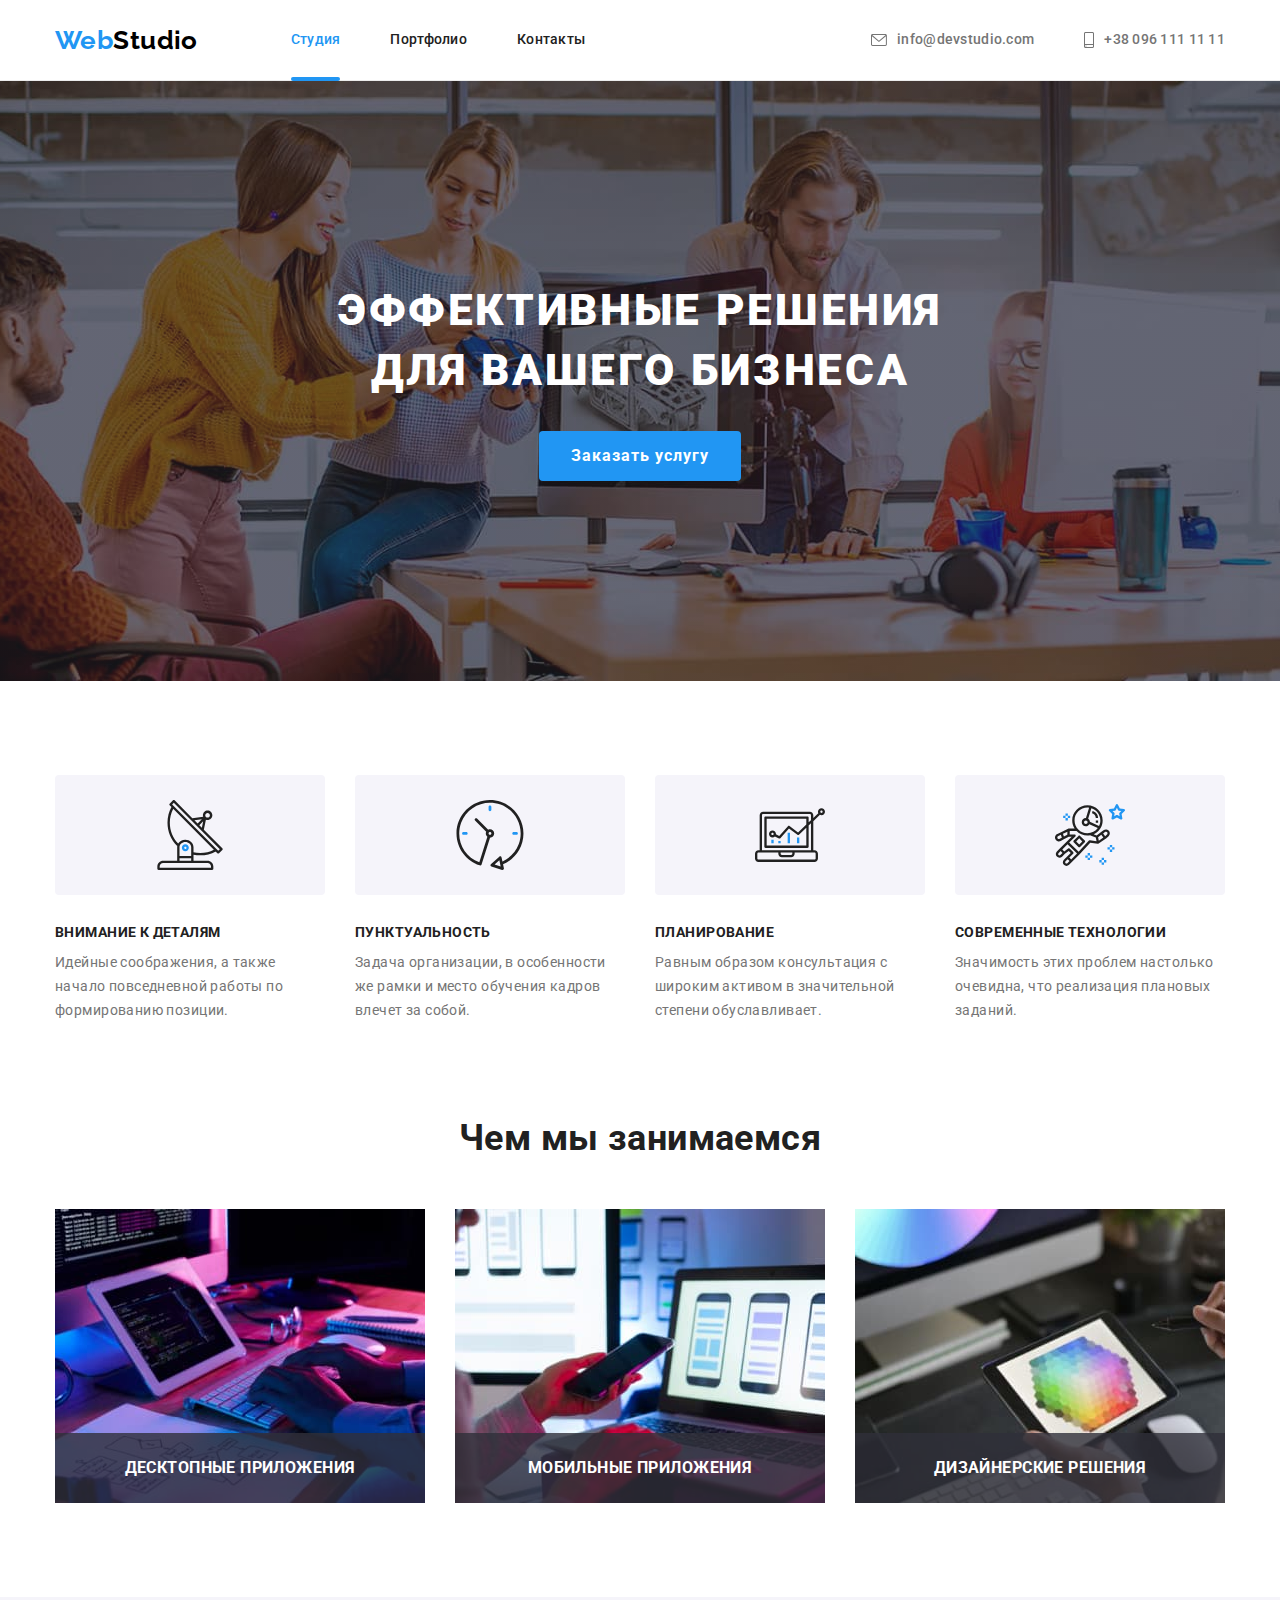
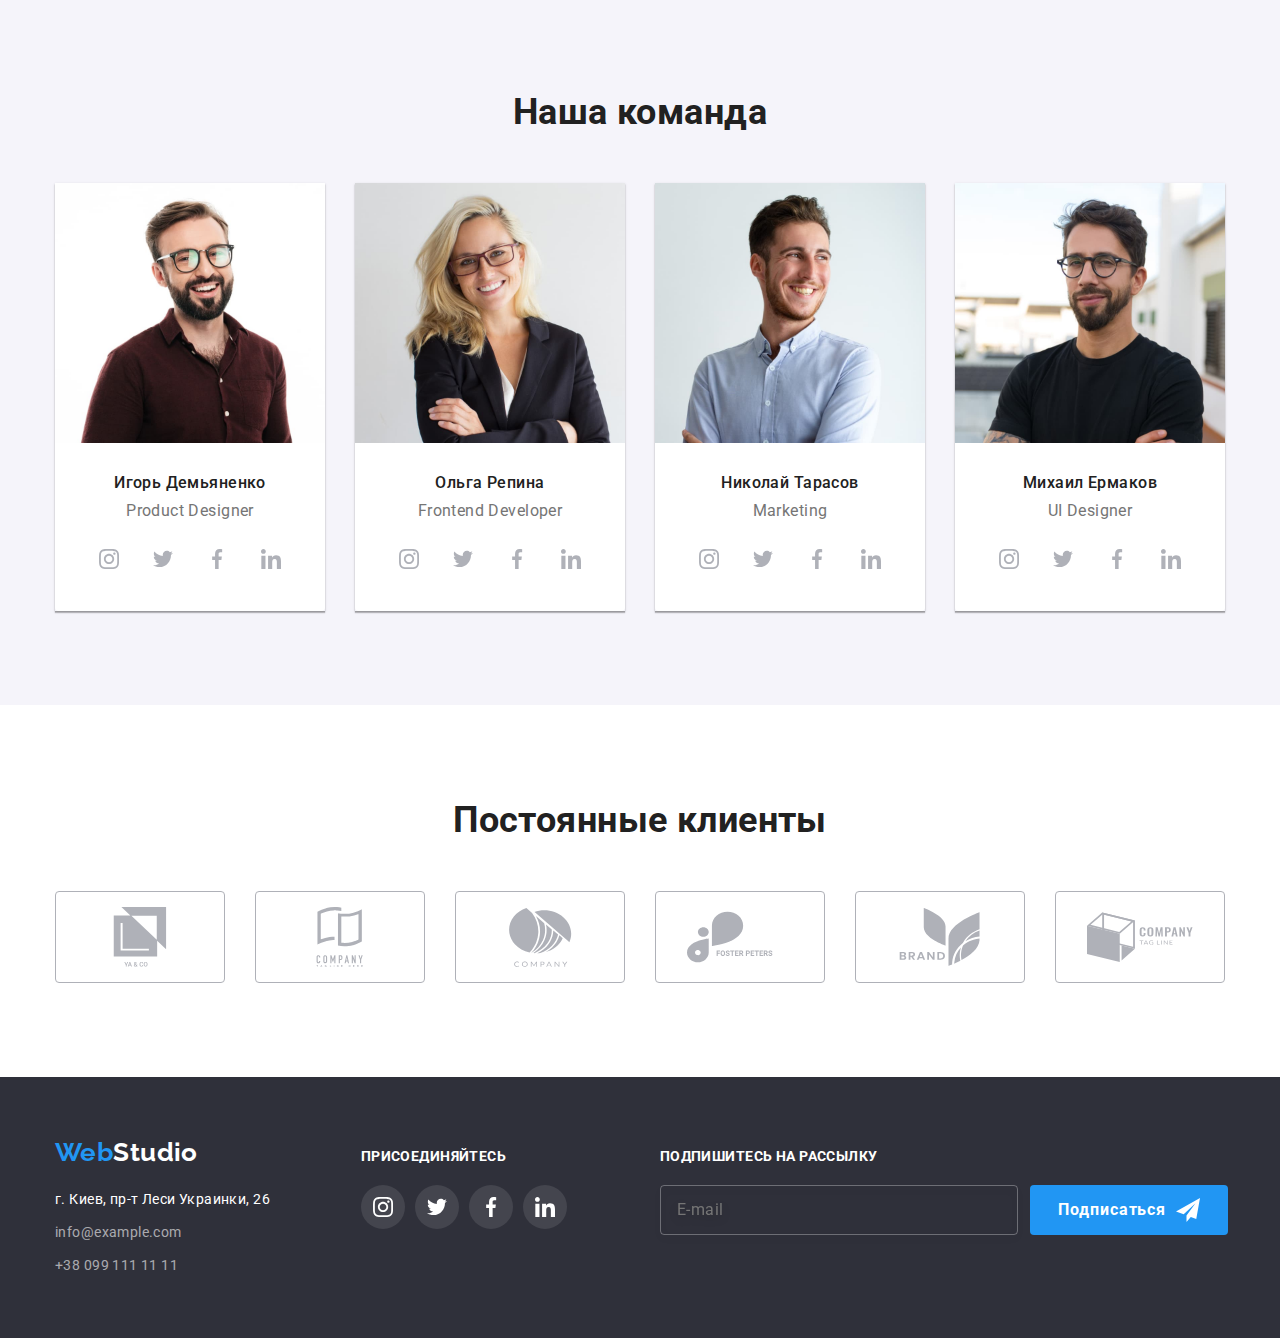
==== index.html @ 72469485 "Замена переменных на SASS" ====
<!DOCTYPE html>
<html lang="ru">
	<head>
		<meta charset="UTF-8" />
		<meta http-equiv="X-UA-Compatible" content="IE=edge" />
		<meta name="viewport" content="width=device-width, initial-scale=1.0" />
		<title>Студия</title>
		<link
			href="https://fonts.googleapis.com/css2?family=Raleway:wght@700&family=Roboto:wght@400;500;700;900&display=swap"
			rel="stylesheet"
		/>
		<link
			rel="stylesheet"
			href="https://cdnjs.cloudflare.com/ajax/libs/modern-normalize/1.1.0/modern-normalize.min.css"
		/>
		<link rel="stylesheet" href="./css/main.min.css" />
	</head>
	<body>
		<!-- Шапка сайта -->
		<header>
			<div class="main-nav container">
				<a href="./index.html" class="logo link">
					<span class="logo-accent">Web</span>
					Studio
				</a>
				<nav>
					<ul class="site-nav list">
						<li class="nav-item"><a href="./index.html" class="nav-link link current">Студия</a></li>
						<li class="nav-item"><a href="./portfolio.html" class="nav-link link">Портфолио</a></li>
						<li class="nav-item"><a href="" class="nav-link link">Контакты</a></li>
					</ul>
				</nav>
				<ul class="header-contacts-list list">
					<li class="contacts-item">
						<a href="mailto:info@devstudio.com" class="contacts link">
							<svg class="contacts-icon" width="16" height="12">
								<use href="./images/icons.svg#icon-envelope"></use>
							</svg>
							info@devstudio.com
						</a>
					</li>
					<li class="contacts-item">
						<a href="tel:+380961111111" class="contacts link">
							<svg class="contacts-icon" width="10" height="16">
								<use href="./images/icons.svg#icon-smartphone"></use>
							</svg>
							+38 096 111 11 11
						</a>
					</li>
				</ul>
			</div>
		</header>

		<!-- Основная часть -->
		<main>
			<!-- Герой -->
			<section class="hero">
				<h1 class="title-hero">Эффективные решения для вашего бизнеса</h1>
				<button type="button" class="button-hero" data-modal-open>Заказать услугу</button>
			</section>

			<!-- Преимущества -->
			<section class="advantages section">
				<div class="container">
					<h2 class="visually-hidden">Преимущества</h2>
					<ul class="advantages-list list">
						<li class="advantages-item">
							<div class="advantage-bg">
								<svg class="advantage-icon" width="70" height="70">
									<use href="./images/icons.svg#icon-antenna"></use>
								</svg>
							</div>
							<h3 class="advantage-title">Внимание к деталям</h3>
							<p>Идейные соображения, а также начало повседневной работы по формированию позиции.</p>
						</li>
						<li class="advantages-item">
							<div class="advantage-bg">
								<svg class="advantage-icon" width="70" height="70">
									<use href="./images/icons.svg#icon-clock"></use>
								</svg>
							</div>
							<h3 class="advantage-title">Пунктуальность</h3>
							<p>Задача организации, в особенности же рамки и место обучения кадров влечет за собой.</p>
						</li>
						<li class="advantages-item">
							<div class="advantage-bg">
								<svg class="advantage-icon" width="70" height="70">
									<use href="./images/icons.svg#icon-diagram"></use>
								</svg>
							</div>
							<h3 class="advantage-title">Планирование</h3>
							<p>Равным образом консультация с широким активом в значительной степени обуславливает.</p>
						</li>
						<li class="advantages-item">
							<div class="advantage-bg">
								<svg class="advantage-icon" width="70" height="70">
									<use href="./images/icons.svg#icon-astronaut"></use>
								</svg>
							</div>
							<h3 class="advantage-title">Современные технологии</h3>
							<p>Значимость этих проблем настолько очевидна, что реализация плановых заданий.</p>
						</li>
					</ul>
				</div>
			</section>

			<!-- Чем мы занимаемся -->
			<section class="section">
				<div class="container">
					<h2 class="section__title">Чем мы занимаемся</h2>
					<ul class="services-list list">
						<li class="services-list__item">
							<img src="./images/img1.jpg" alt="Разработка десктопных приложений" width="370" />
							<h3 class="services-list__title">Десктопные приложения</h3>
						</li>
						<li class="services-list__item">
							<img src="./images/img2.jpg" alt="Разработка мобильных приложений" width="370" />
							<h3 class="services-list__title">Мобильные приложения</h3>
						</li>
						<li class="services-list__item">
							<img src="./images/img3.jpg" alt="Дизайн визуального оформления" width="370" />
							<h3 class="services-list__title">Дизайнерские решения</h3>
						</li>
					</ul>
				</div>
			</section>

			<!-- Наша команда -->
			<section class="section section--with-bg">
				<div class="container">
					<h2 class="section__title">Наша команда</h2>
					<ul class="section__list list">
						<li class="team-member">
							<img src="./images/photo1.jpg" alt="Игорь Демьяненко" width="270" />
							<div class="team-member__info">
								<h3 class="team-member__title">Игорь Демьяненко</h3>
								<p class="team-member__position">Product Designer</p>
								<ul class="soc-list list">
									<li class="soc-list__item">
										<svg class="soc-list__icon" width="20" height="20">
											<use href="./images/icons.svg#icon-instagram"></use>
										</svg>
									</li>
									<li class="soc-list__item">
										<svg class="soc-list__icon" width="20" height="20">
											<use href="./images/icons.svg#icon-twitter"></use>
										</svg>
									</li>
									<li class="soc-list__item">
										<svg class="soc-list__icon" width="20" height="20">
											<use href="./images/icons.svg#icon-facebook"></use>
										</svg>
									</li>
									<li class="soc-list__item">
										<svg class="soc-list__icon" width="20" height="20">
											<use href="./images/icons.svg#icon-linkedin"></use>
										</svg>
									</li>
								</ul>
							</div>
						</li>
						<li class="team-member">
							<img src="./images/photo2.jpg" alt="Ольга Репина" width="270" />
							<div class="team-member__info">
								<h3 class="team-member__title">Ольга Репина</h3>
								<p class="team-member__position">Frontend Developer</p>
								<ul class="soc-list list">
									<li class="soc-list__item">
										<svg class="soc-list__icon" width="20" height="20">
											<use href="./images/icons.svg#icon-instagram"></use>
										</svg>
									</li>
									<li class="soc-list__item">
										<svg class="soc-list__icon" width="20" height="20">
											<use href="./images/icons.svg#icon-twitter"></use>
										</svg>
									</li>
									<li class="soc-list__item">
										<svg class="soc-list__icon" width="20" height="20">
											<use href="./images/icons.svg#icon-facebook"></use>
										</svg>
									</li>
									<li class="soc-list__item">
										<svg class="soc-list__icon" width="20" height="20">
											<use href="./images/icons.svg#icon-linkedin"></use>
										</svg>
									</li>
								</ul>
							</div>
						</li>
						<li class="team-member">
							<img src="./images/photo3.jpg" alt="Николай Тарасов" width="270" />
							<div class="team-member__info">
								<h3 class="team-member__title">Николай Тарасов</h3>
								<p class="team-member__position">Marketing</p>
								<ul class="soc-list list">
									<li class="soc-list__item">
										<svg class="soc-list__icon" width="20" height="20">
											<use href="./images/icons.svg#icon-instagram"></use>
										</svg>
									</li>
									<li class="soc-list__item">
										<svg class="soc-list__icon" width="20" height="20">
											<use href="./images/icons.svg#icon-twitter"></use>
										</svg>
									</li>
									<li class="soc-list__item">
										<svg class="soc-list__icon" width="20" height="20">
											<use href="./images/icons.svg#icon-facebook"></use>
										</svg>
									</li>
									<li class="soc-list__item">
										<svg class="soc-list__icon" width="20" height="20">
											<use href="./images/icons.svg#icon-linkedin"></use>
										</svg>
									</li>
								</ul>
							</div>
						</li>
						<li class="team-member">
							<img src="./images/photo4.jpg" alt="Михаил Ермаков" width="270" />
							<div class="team-member__info">
								<h3 class="team-member__title">Михаил Ермаков</h3>
								<p class="team-member__position">UI Designer</p>
								<ul class="soc-list list">
									<li class="soc-list__item">
										<svg class="soc-list__icon" width="20" height="20">
											<use href="./images/icons.svg#icon-instagram"></use>
										</svg>
									</li>
									<li class="soc-list__item">
										<svg class="soc-list__icon" width="20" height="20">
											<use href="./images/icons.svg#icon-twitter"></use>
										</svg>
									</li>
									<li class="soc-list__item">
										<svg class="soc-list__icon" width="20" height="20">
											<use href="./images/icons.svg#icon-facebook"></use>
										</svg>
									</li>
									<li class="soc-list__item">
										<svg class="soc-list__icon" width="20" height="20">
											<use href="./images/icons.svg#icon-linkedin"></use>
										</svg>
									</li>
								</ul>
							</div>
						</li>
					</ul>
				</div>
			</section>

			<!-- Клиенты -->
			<section class="section">
				<div class="container">
					<h2 class="section__title">Постоянные клиенты</h2>
					<ul class="clients-list list">
						<li class="clients-item">
							<a href="" class="clients-link">
								<svg class="clients-icon" width="106" height="60">
									<use href="./images/icons.svg#icon-client1"></use>
								</svg>
							</a>
						</li>
						<li class="clients-item">
							<a href="" class="clients-link">
								<svg class="clients-icon" width="106" height="60">
									<use href="./images/icons.svg#icon-client2"></use>
								</svg>
							</a>
						</li>
						<li class="clients-item">
							<a href="" class="clients-link">
								<svg class="clients-icon" width="106" height="60">
									<use href="./images/icons.svg#icon-client3"></use>
								</svg>
							</a>
						</li>
						<li class="clients-item">
							<a href="" class="clients-link">
								<svg class="clients-icon" width="106" height="60">
									<use href="./images/icons.svg#icon-client4"></use>
								</svg>
							</a>
						</li>
						<li class="clients-item">
							<a href="" class="clients-link">
								<svg class="clients-icon" width="106" height="60">
									<use href="./images/icons.svg#icon-client5"></use>
								</svg>
							</a>
						</li>
						<li class="clients-item">
							<a href="" class="clients-link">
								<svg class="clients-icon" width="106" height="60">
									<use href="./images/icons.svg#icon-client6"></use>
								</svg>
							</a>
						</li>
					</ul>
				</div>
			</section>
		</main>

		<!-- Подвал сайта -->
		<footer>
			<div class="footer container">
				<div class="footer-address">
					<a href="./index.html" class="logo link">
						<span class="logo-accent">Web</span>
						Studio
					</a>
					<address>г. Киев, пр-т Леси Украинки, 26</address>
					<ul class="list">
						<li class="contacts-item"><a href="mailto:info@example.com" class="contacts link">info@example.com</a></li>
						<li class="contacts-item"><a href="tel:+380991111111" class="contacts link">+38 099 111 11 11</a></li>
					</ul>
				</div>
				<div class="footer-soc-container">
					<h3 class="footer-title">Присоединяйтесь</h3>
					<ul class="soc-list list">
						<li class="soc-list__item soc-list__item--with-bg">
							<svg class="soc-list__icon" width="20" height="20">
								<use href="./images/icons.svg#icon-instagram"></use>
							</svg>
						</li>
						<li class="soc-list__item soc-list__item--with-bg">
							<svg class="soc-list__icon" width="20" height="20">
								<use href="./images/icons.svg#icon-twitter"></use>
							</svg>
						</li>
						<li class="soc-list__item soc-list__item--with-bg">
							<svg class="soc-list__icon" width="20" height="20">
								<use href="./images/icons.svg#icon-facebook"></use>
							</svg>
						</li>
						<li class="soc-list__item soc-list__item--with-bg">
							<svg class="soc-list__icon" width="20" height="20">
								<use href="./images/icons.svg#icon-linkedin"></use>
							</svg>
						</li>
					</ul>
				</div>
				<div class="footer-submit">
					<h3 class="footer-title">Подпишитесь на рассылку</h3>
					<form class="footer-form">
						<label><input type="email" name="email" class="footer-input" placeholder="E-mail" /></label>
						<div class="footer-button-box">
							<button type="submit" class="footer-button">Подписаться</button>
							<svg class="footer-button-icon" width="24" height="24">
								<use href="./images/icons.svg#icon-send"></use>
							</svg>
						</div>
					</form>
				</div>
			</div>
		</footer>

		<!-- Модальное окно -->
		<div class="backdrop is-hidden" data-modal>
			<div class="modal">
				<button type="button" class="modal-button" data-modal-close>
					<svg class="modal-icon">
						<use href="./images/icons.svg#icon-close"></use>
					</svg>
				</button>

				<p class="modal-title">Оставьте свои данные, мы вам перезвоним</p>

				<form class="modal-form">
					<div class="form-field">
						<label for="username" class="form-label">Имя</label>
						<input type="text" name="username" id="username" class="form-input" />
						<svg class="form-icon" width="18" height="18">
							<use href="./images/icons.svg#icon-modal-person"></use>
						</svg>
					</div>

					<div class="form-field">
						<label for="phone-number" class="form-label">Телефон</label>
						<input type="tel" name="phone-number" id="phone-number" class="form-input" />
						<svg class="form-icon" width="18" height="18">
							<use href="./images/icons.svg#icon-modal-phone"></use>
						</svg>
					</div>

					<div class="form-field">
						<label for="email" class="form-label">Почта</label>
						<input type="email" name="email" id="email" class="form-input" />
						<svg class="form-icon" width="18" height="18">
							<use href="./images/icons.svg#icon-modal-email"></use>
						</svg>
					</div>

					<div class="form-field-comment">
						<label for="comment" class="form-label">Комментарий</label>
						<textarea
							class="form-textarea"
							name="comment"
							id="comment"
							cols="30"
							rows="10"
							placeholder="Введите текст"
						></textarea>
					</div>
					<div class="form-policy">
						<label class="policy-label">
							<input type="checkbox" name="policy" class="policy-checkbox visually-hidden" />
							<svg class="checkbox-icon" width="16" height="15">
								<use href="./images/icons.svg#icon-check"></use>
							</svg>
							<span class="policy-text">
								Соглашаюсь с рассылкой и принимаю
								<a href="" class="policy-link">Условия договора</a>
							</span>
						</label>
					</div>

					<button type="submit" class="form-button">Отправить</button>
				</form>
			</div>
		</div>

		<script src="./js/modal.js"></script>
	</body>
</html>
---- css/main.min.css ----
.list{list-style:none;padding:0;margin:0}.link{color:inherit;text-decoration:none}h1,h2,h3,h4,h5,h6{color:#212121;margin-top:0;margin-bottom:0}p{margin-top:0;margin-bottom:0}img{display:block}body{color:#757575;background-color:#fff;font-family:"Roboto",sans-serif;font-size:14px;line-height:1.71;letter-spacing:.03em}.container{width:1200px;margin:0 auto;padding-left:15px;padding-right:15px}.section{padding-top:94px;padding-bottom:94px}.section__title{margin-bottom:50px;font-size:36px;line-height:1.17;text-align:center}.visually-hidden{position:absolute;white-space:nowrap;width:1px;height:1px;overflow:hidden;border:0;padding:0;clip:rect(0 0 0 0);clip-path:inset(50%);margin:-1px}header{border-bottom:1px solid #ececec}.main-nav{display:flex;align-items:center}.site-nav{display:flex}.site-nav .nav-item+.nav-item{margin-left:50px}.nav-link{position:relative;display:block;padding:32px 0;color:#212121;transition:color 250ms cubic-bezier(0.4, 0, 0.2, 1)}.nav-link:hover,.nav-link:focus,.nav-link.current{color:#2196f3}.nav-link.current::after{content:"";position:absolute;left:0;bottom:-1px;display:block;width:100%;height:4px;border-radius:2px;background-color:#2196f3}.header-contacts-list{display:flex;margin-left:auto}.header-contacts-list .contacts-item+.contacts-item{margin-left:50px}header .contacts{display:flex;align-items:center;padding:32px 0;transition:color 250ms cubic-bezier(0.4, 0, 0.2, 1)}header .contacts:hover,header .contacts:focus{color:#2196f3}.nav-link,header .contacts{font-weight:500;line-height:1.14;letter-spacing:.02em}.contacts-icon{margin-right:10px;fill:currentColor}.logo{display:flex;margin-right:93px;color:#000;font-family:"Raleway",sans-serif;font-weight:700;font-size:26px;line-height:1.19}.logo-accent{color:#2196f3}footer .logo{margin-bottom:20px;color:#fff}.hero{height:600px;max-width:1600px;padding-top:200px;padding-bottom:200px;margin-left:auto;margin-right:auto;background-color:#2f303a;background-image:linear-gradient(to top, rgba(47, 48, 58, 0.4), rgba(47, 48, 58, 0.4)),url(../images/img_hero.jpg);background-repeat:no-repeat;background-position:center;background-size:cover;text-align:center}.title-hero{width:696px;margin:0 auto 30px auto;color:#fff;font-weight:900;font-size:44px;line-height:1.36;letter-spacing:.06em;text-transform:uppercase}.button-hero{display:inline-block;border-radius:4px;padding:10px 32px;border:none;color:#fff;background-color:#2196f3;cursor:pointer;font-family:inherit;font-weight:700;font-size:16px;line-height:1.88;letter-spacing:.06em}.advantages.section{padding-bottom:0}.advantages-list{display:flex;justify-content:space-between}.advantages-item{width:270px}.advantage-bg{display:flex;align-items:center;justify-content:center;height:120px;border-radius:4px;margin-bottom:30px;background-color:#f5f4fa}.advantage-title{margin-bottom:10px;font-size:14px;line-height:1.14;text-transform:uppercase}.services-list{display:flex;justify-content:space-between}.services-list__item{position:relative}.services-list__title{position:absolute;display:flex;justify-content:center;align-items:center;width:100%;height:70px;bottom:0;background-color:rgba(47,48,58,.8);color:#fff;line-height:1.14;text-align:center;text-transform:uppercase}.section--with-bg{background-color:#f5f4fa}.section__list{display:flex;justify-content:space-between}.team-member{box-shadow:0px 1px 3px rgba(0,0,0,.12),0px 1px 1px rgba(0,0,0,.14),0px 2px 1px rgba(0,0,0,.2)}.team-member__info{width:270px;padding:30px 32px;background-color:#fff;border-radius:0px 0px 4px 4px}.team-member__title{font-weight:500;font-size:16px;line-height:1.19;text-align:center;margin-bottom:10px}.team-member__position{font-size:16px;line-height:1.18;text-align:center;margin-bottom:16px}.soc-list{display:flex}.soc-list__item{display:flex;align-items:center;justify-content:center;width:44px;height:44px;border-radius:50%;color:#afb1b8;transition:color 250ms cubic-bezier(0.4, 0, 0.2, 1),background-color 250ms cubic-bezier(0.4, 0, 0.2, 1)}.soc-list__item:not(:last-child){margin-right:10px}.soc-list__item:hover,.soc-list__item:focus{background-color:#2196f3;color:#fff}.soc-list__icon{fill:currentColor}.soc-list__item--with-bg{color:#fff;background:rgba(255,255,255,.1)}.clients-list{display:flex;justify-content:space-between}.clients-item{width:170px;height:92px}.clients-link{display:flex;width:100%;height:100%;align-items:center;justify-content:center;border:1px solid #afb1b8;border-radius:4px;color:#afb1b8;transition:color 250ms cubic-bezier(0.4, 0, 0.2, 1),border 250ms cubic-bezier(0.4, 0, 0.2, 1)}.clients-link:hover,.clients-link:focus{border:1px solid #2196f3;color:#2196f3}.clients-icon{fill:currentColor}.filters-list{display:flex;justify-content:center;margin-bottom:50px}.filters-item:not(:last-child){margin-right:8px}.filter-button{padding:6px 22px;border-radius:4px;border:none;color:#212121;background-color:#f5f4fa;cursor:pointer;font-family:inherit;font-weight:500;font-size:16px;line-height:1.62;text-align:center;transition:color 250ms cubic-bezier(0.4, 0, 0.2, 1),background-color 250ms cubic-bezier(0.4, 0, 0.2, 1),box-shadow 250ms cubic-bezier(0.4, 0, 0.2, 1)}.filter-button:hover,.filter-button:focus,.filter-button.active{color:#fff;background-color:#2196f3;box-shadow:0px 4px 4px rgba(0,0,0,.25)}.work-list{display:flex;flex-wrap:wrap}.work-item{width:370px;margin-right:30px;margin-bottom:30px;transition:box-shadow 250ms cubic-bezier(0.4, 0, 0.2, 1)}.work-item:nth-child(3n){margin-right:0}.work-item:nth-last-child(-n+3){margin-bottom:0}.work-item:hover,.work-item:focus{box-shadow:0px 1px 1px rgba(0,0,0,.12),0px 4px 4px rgba(0,0,0,.06),1px 4px 6px rgba(0,0,0,.16)}.work-card{position:relative;overflow:hidden}.work-overlay{position:absolute;top:0;left:0;width:100%;height:100%;padding:63px 24px;background-color:rgba(33,150,243,.9);color:#fff;font-weight:400;font-size:18px;line-height:1.56;opacity:0;transform:translateY(100%);transition:transform 250ms cubic-bezier(0.4, 0, 0.2, 1),opacity 250ms cubic-bezier(0.4, 0, 0.2, 1)}.work-item:hover .work-overlay,.work-item:focus .work-overlay{opacity:1;transform:translateY(0)}.work-description{padding:20px 24px;border:1px solid #eee}.work-title{margin-bottom:4px;font-size:18px;line-height:2;letter-spacing:.06em}.work-category{font-size:16px;line-height:1.88}footer{padding:60px 0;background-color:#2f303a}.footer{display:flex}.footer-address{margin-right:70px}address{margin-bottom:9px;color:#fff;font-style:normal}footer .contacts{color:rgba(255,255,255,.6);transition:color 250ms cubic-bezier(0.4, 0, 0.2, 1)}footer .contacts:hover,footer .contacts:focus{color:#2196f3}footer .contacts-item:first-child{margin-bottom:9px}.footer-soc-container{margin-right:93px}.footer-title{margin-top:12px;margin-bottom:20px;font-size:14px;line-height:1.14;text-transform:uppercase;color:#fff}.footer-form{display:flex}.footer-input{width:358px;height:50px;padding:15px 16px;border-radius:4px;background-color:rgba(0,0,0,0);color:rgba(255,255,255,.6);border:1px solid rgba(255,255,255,.3);filter:drop-shadow(0px 4px 4px rgba(0, 0, 0, 0.15))}.footer-input:hover,.footer-input:focus{outline:none}.footer-input::placeholder{font-size:16px;line-height:1.25;letter-spacing:.03em}.footer-button-box{position:relative;margin-left:12px;height:50px;background:#2196f3;border-radius:4px}.footer-button{width:100%;height:100%;padding:10px 62px 10px 28px;border-radius:4px;background-color:rgba(0,0,0,0);border:none;color:#fff;font-weight:700;font-size:16px;line-height:1.88;letter-spacing:.06em;transition:box-shadow 250ms cubic-bezier(0.4, 0, 0.2, 1)}.footer-button:hover,.footer-button:focus{cursor:pointer;box-shadow:0px 4px 4px rgba(0,0,0,.15)}.footer-button-icon{position:absolute;right:28px;top:50%;transform:translateY(-50%)}.backdrop{position:fixed;top:0;left:0;width:100%;height:100%;opacity:1;background-color:rgba(0,0,0,.2);transition:opacity 250ms cubic-bezier(0.4, 0, 0.2, 1)}.backdrop.is-hidden{visibility:hidden;opacity:0;pointer-events:none}.modal{position:absolute;top:50%;left:50%;transform:translate(-50%, -50%) scale(1);width:528px;min-height:581px;border-radius:4px;padding:40px;background-color:#fff;box-shadow:0px 1px 3px rgba(0,0,0,.12),0px 1px 1px rgba(0,0,0,.14),0px 2px 1px rgba(0,0,0,.2);transition:transform 250ms cubic-bezier(0.4, 0, 0.2, 1)}.backdrop.is-hidden .modal{transform:translate(-50%, -50%) scale(0.9)}.modal-button{display:flex;justify-content:center;align-items:center;position:absolute;top:8px;right:8px;width:30px;height:30px;border-radius:50%;background-color:#fff;border:1px solid rgba(0,0,0,.1);color:#000;transition:color 250ms cubic-bezier(0.4, 0, 0.2, 1)}.modal-button:hover,.modal-button:focus{cursor:pointer;color:#2196f3}.modal-icon{width:18px;height:18px;fill:currentColor}.modal-title{margin-bottom:12px;text-align:center;color:#212121;font-weight:700;font-size:20px;line-height:1.15}.form-field{position:relative;margin-bottom:10px}.form-label{color:#757575;font-size:12px;line-height:1.17;letter-spacing:.01em;margin-bottom:4px}.form-input{width:100%;margin:0;padding:11px 12px 11px 42px;border-radius:4px;border:1px solid rgba(33,33,33,.2);transition:border 250ms cubic-bezier(0.4, 0, 0.2, 1)}.form-input:hover,.form-input:focus{border:1px solid #2196f3;cursor:pointer;outline:none}.form-icon{position:absolute;bottom:11px;left:12px;fill:#212121;transition:fill 250ms cubic-bezier(0.4, 0, 0.2, 1)}.form-input:hover+.form-icon,.form-input:focus+.form-icon{fill:#2196f3}.form-field-comment{margin-bottom:20px}.form-textarea{width:100%;height:120px;margin:0;padding:12px 16px;border-radius:4px;border:1px solid rgba(33,33,33,.2);resize:none;transition:border 250ms cubic-bezier(0.4, 0, 0.2, 1)}.form-textarea:hover,.form-textarea:focus{border:1px solid #2196f3;cursor:pointer;outline:none}.form-textarea::placeholder{color:rgba(117,117,117,.5);font-size:12px;line-height:1.17;letter-spacing:.01em}.form-policy{margin-bottom:30px}.policy-label{position:relative;display:flex;justify-content:center;align-items:center}.checkbox-icon{position:absolute;top:50%;left:12px;transform:translateY(-50%);border:2px solid #212121;border-radius:2px}.policy-checkbox:checked~.checkbox-icon{background-origin:border-box;background-color:#2196f3;border-color:#2196f3}.policy-text{padding-left:20px}.policy-link{color:#2196f3}.form-button{margin:0 auto;padding:10px 55px;border-radius:4px;display:block;background:#2196f3;color:#fff;border:none;font-weight:700;font-size:16px;line-height:1.88;letter-spacing:.06em;box-shadow:0px 4px 4px rgba(0,0,0,.15)}.form-button:hover,.form-button:focus{cursor:pointer}/*# sourceMappingURL=main.min.css.map */
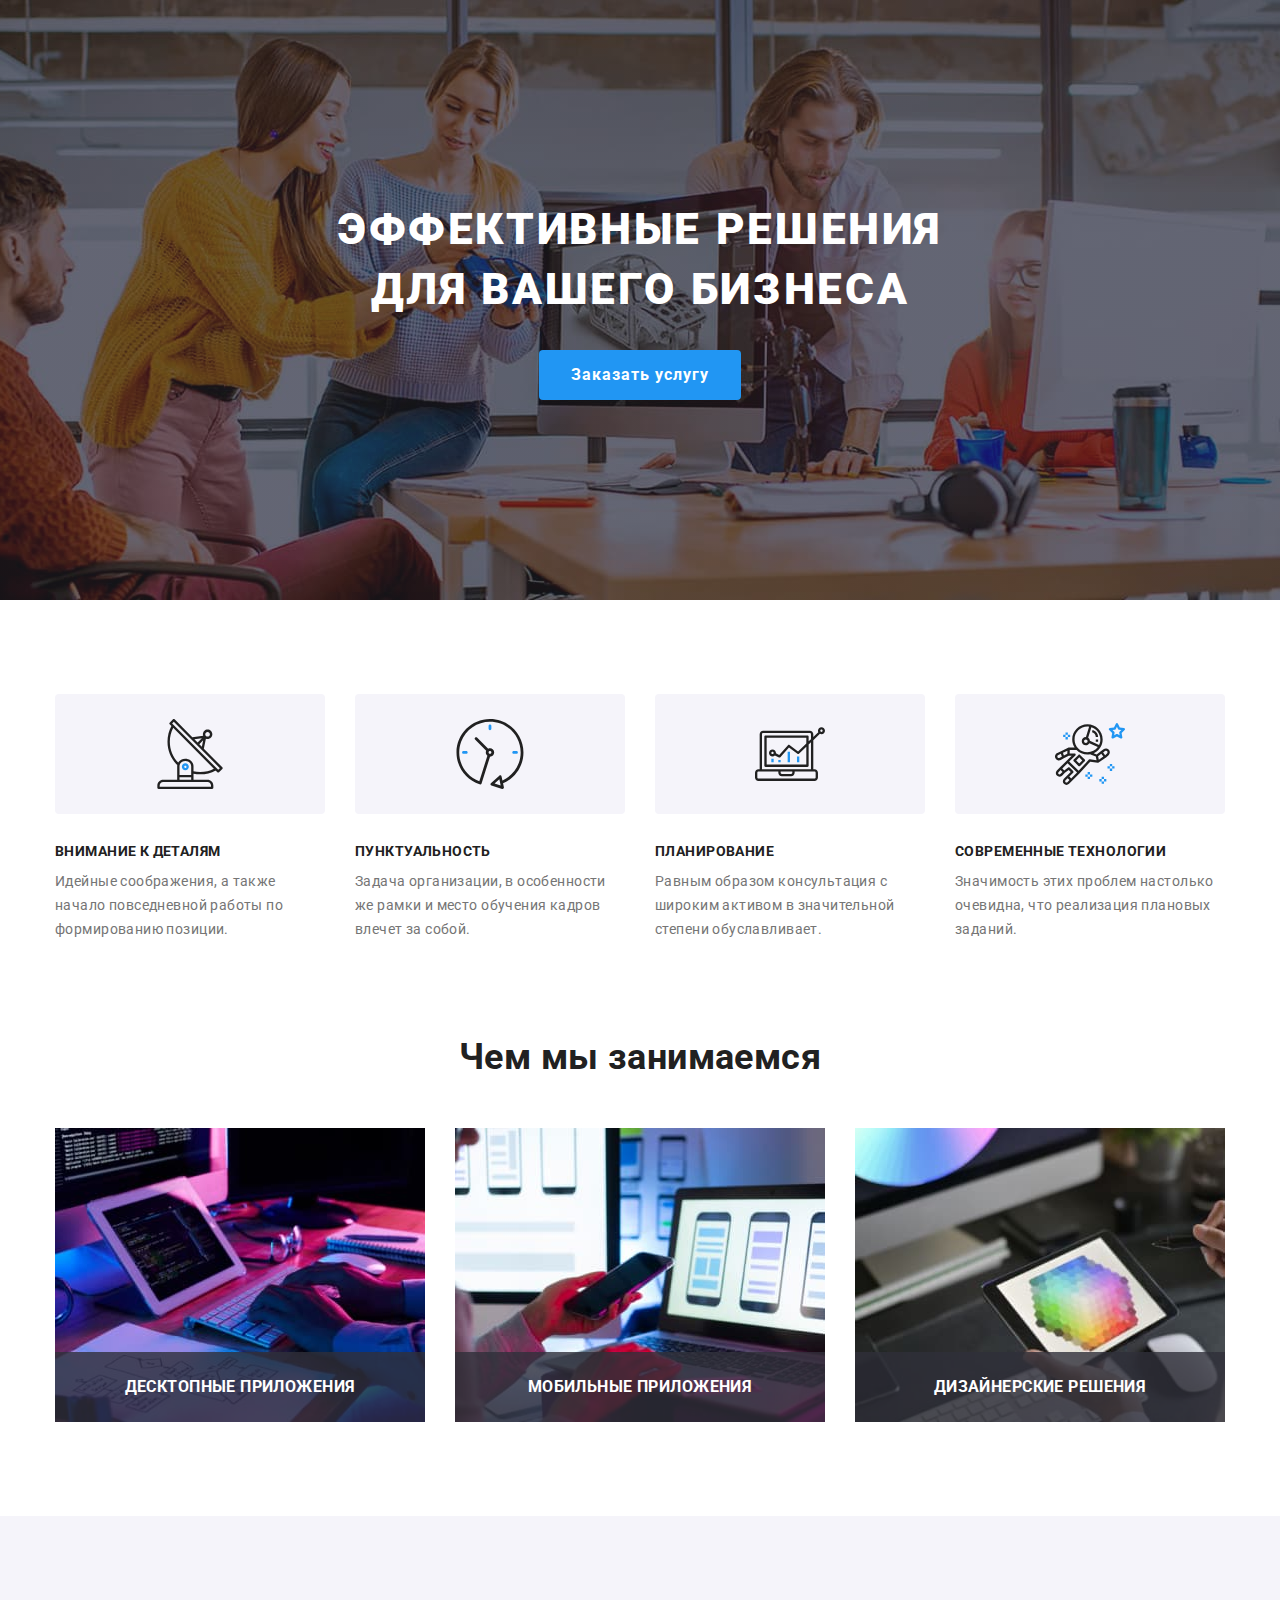
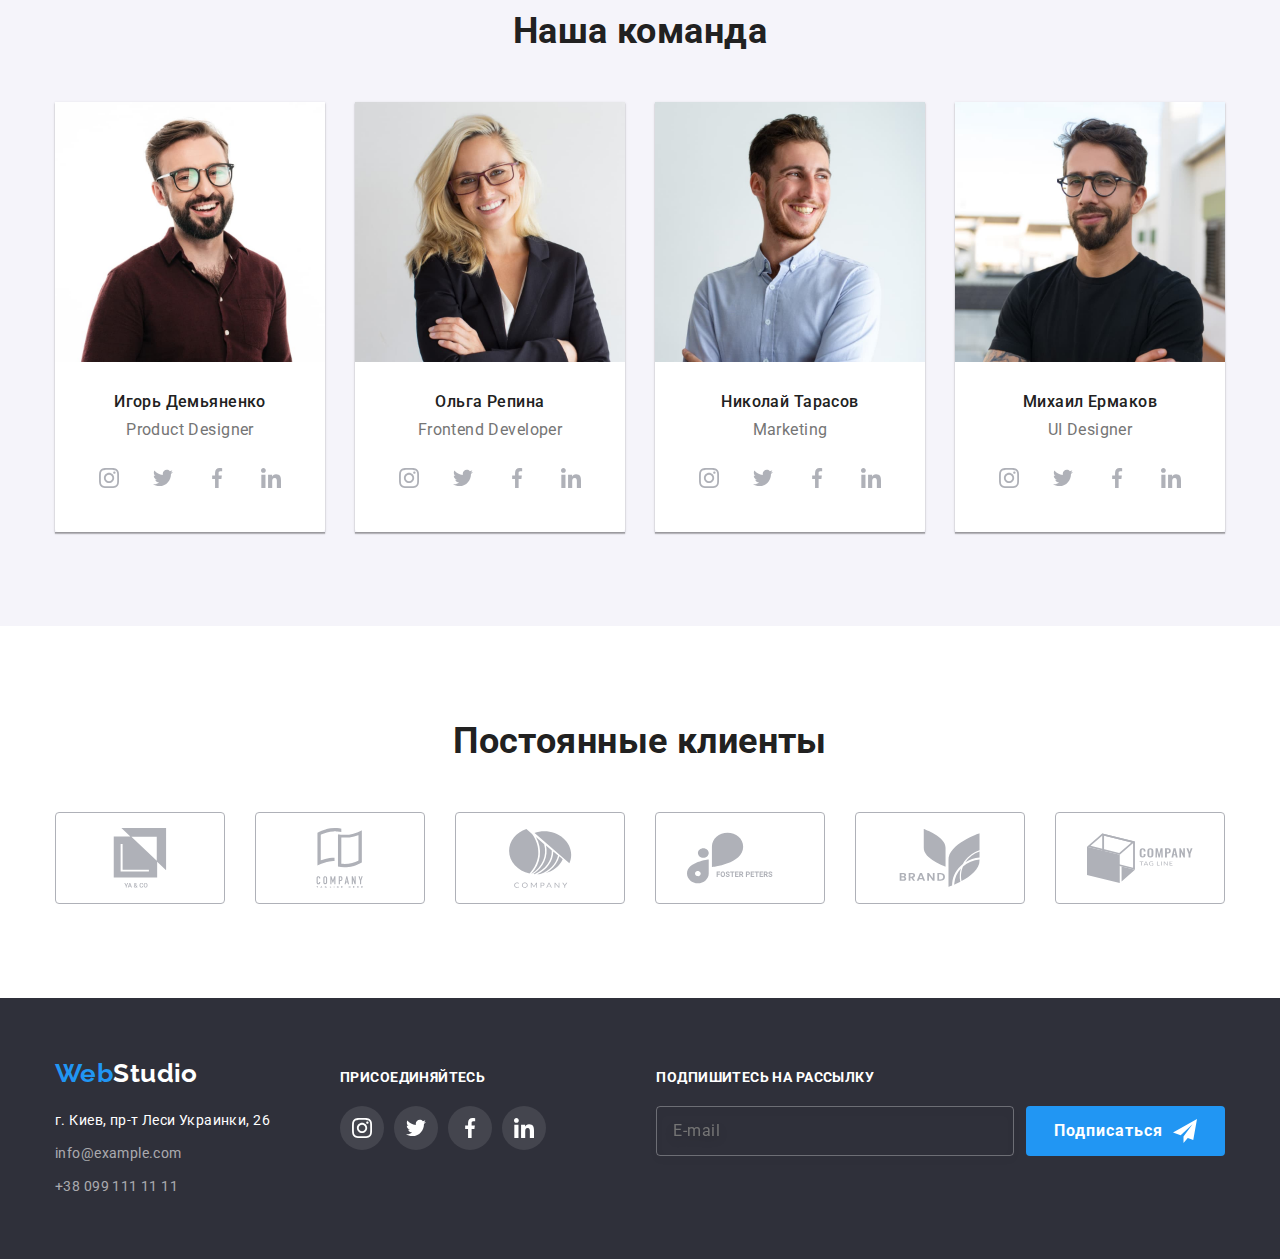
==== commit d41eab47: "Виконана адаптивна верстка сторінки Студія" ====
--- a/index.html
+++ b/index.html
@@ -17,7 +17,7 @@
 	</head>
 	<body>
 		<!-- Шапка сайта -->
-		<header>
+		<!-- <header>
 			<div class="main-nav container">
 				<a href="./index.html" class="logo link">
 					<span class="logo-accent">Web</span>
@@ -49,55 +49,55 @@
 					</li>
 				</ul>
 			</div>
-		</header>
+		</header> -->
 
 		<!-- Основная часть -->
 		<main>
 			<!-- Герой -->
 			<section class="hero">
-				<h1 class="title-hero">Эффективные решения для вашего бизнеса</h1>
-				<button type="button" class="button-hero" data-modal-open>Заказать услугу</button>
+				<h1 class="hero__title">Эффективные решения для вашего бизнеса</h1>
+				<button type="button" class="hero__button" data-modal-open>Заказать услугу</button>
 			</section>
 
 			<!-- Преимущества -->
 			<section class="advantages section">
 				<div class="container">
 					<h2 class="visually-hidden">Преимущества</h2>
-					<ul class="advantages-list list">
-						<li class="advantages-item">
-							<div class="advantage-bg">
-								<svg class="advantage-icon" width="70" height="70">
+					<ul class="section__list list">
+						<li class="advantage-item">
+							<div class="advantage-item__bg">
+								<svg class="advantage-item__icon" width="70" height="70">
 									<use href="./images/icons.svg#icon-antenna"></use>
 								</svg>
 							</div>
-							<h3 class="advantage-title">Внимание к деталям</h3>
+							<h3 class="advantage-item__title">Внимание к деталям</h3>
 							<p>Идейные соображения, а также начало повседневной работы по формированию позиции.</p>
 						</li>
-						<li class="advantages-item">
-							<div class="advantage-bg">
-								<svg class="advantage-icon" width="70" height="70">
+						<li class="advantage-item">
+							<div class="advantage-item__bg">
+								<svg class="advantage-item__icon" width="70" height="70">
 									<use href="./images/icons.svg#icon-clock"></use>
 								</svg>
 							</div>
-							<h3 class="advantage-title">Пунктуальность</h3>
+							<h3 class="advantage-item__title">Пунктуальность</h3>
 							<p>Задача организации, в особенности же рамки и место обучения кадров влечет за собой.</p>
 						</li>
-						<li class="advantages-item">
-							<div class="advantage-bg">
-								<svg class="advantage-icon" width="70" height="70">
+						<li class="advantage-item">
+							<div class="advantage-item__bg">
+								<svg class="advantage-item__icon" width="70" height="70">
 									<use href="./images/icons.svg#icon-diagram"></use>
 								</svg>
 							</div>
-							<h3 class="advantage-title">Планирование</h3>
+							<h3 class="advantage-item__title">Планирование</h3>
 							<p>Равным образом консультация с широким активом в значительной степени обуславливает.</p>
 						</li>
-						<li class="advantages-item">
-							<div class="advantage-bg">
-								<svg class="advantage-icon" width="70" height="70">
+						<li class="advantage-item">
+							<div class="advantage-item__bg">
+								<svg class="advantage-item__icon" width="70" height="70">
 									<use href="./images/icons.svg#icon-astronaut"></use>
 								</svg>
 							</div>
-							<h3 class="advantage-title">Современные технологии</h3>
+							<h3 class="advantage-item__title">Современные технологии</h3>
 							<p>Значимость этих проблем настолько очевидна, что реализация плановых заданий.</p>
 						</li>
 					</ul>
@@ -105,7 +105,7 @@
 			</section>
 
 			<!-- Чем мы занимаемся -->
-			<section class="section">
+			<section class="services section">
 				<div class="container">
 					<h2 class="section__title">Чем мы занимаемся</h2>
 					<ul class="services-list list">
@@ -255,44 +255,44 @@
 				<div class="container">
 					<h2 class="section__title">Постоянные клиенты</h2>
 					<ul class="clients-list list">
-						<li class="clients-item">
-							<a href="" class="clients-link">
-								<svg class="clients-icon" width="106" height="60">
+						<li class="client-card">
+							<a href="" class="client-card__link">
+								<svg class="client-card__icon" width="106" height="60">
 									<use href="./images/icons.svg#icon-client1"></use>
 								</svg>
 							</a>
 						</li>
-						<li class="clients-item">
-							<a href="" class="clients-link">
-								<svg class="clients-icon" width="106" height="60">
+						<li class="client-card">
+							<a href="" class="client-card__link">
+								<svg class="client-card__icon" width="106" height="60">
 									<use href="./images/icons.svg#icon-client2"></use>
 								</svg>
 							</a>
 						</li>
-						<li class="clients-item">
-							<a href="" class="clients-link">
-								<svg class="clients-icon" width="106" height="60">
+						<li class="client-card">
+							<a href="" class="client-card__link">
+								<svg class="client-card__icon" width="106" height="60">
 									<use href="./images/icons.svg#icon-client3"></use>
 								</svg>
 							</a>
 						</li>
-						<li class="clients-item">
-							<a href="" class="clients-link">
-								<svg class="clients-icon" width="106" height="60">
+						<li class="client-card">
+							<a href="" class="client-card__link">
+								<svg class="client-card__icon" width="106" height="60">
 									<use href="./images/icons.svg#icon-client4"></use>
 								</svg>
 							</a>
 						</li>
-						<li class="clients-item">
-							<a href="" class="clients-link">
-								<svg class="clients-icon" width="106" height="60">
+						<li class="client-card">
+							<a href="" class="client-card__link">
+								<svg class="client-card__icon" width="106" height="60">
 									<use href="./images/icons.svg#icon-client5"></use>
 								</svg>
 							</a>
 						</li>
-						<li class="clients-item">
-							<a href="" class="clients-link">
-								<svg class="clients-icon" width="106" height="60">
+						<li class="client-card">
+							<a href="" class="client-card__link">
+								<svg class="client-card__icon" width="106" height="60">
 									<use href="./images/icons.svg#icon-client6"></use>
 								</svg>
 							</a>
@@ -317,7 +317,7 @@
 					</ul>
 				</div>
 				<div class="footer-soc-container">
-					<h3 class="footer-title">Присоединяйтесь</h3>
+					<h3 class="footer__title">Присоединяйтесь</h3>
 					<ul class="soc-list list">
 						<li class="soc-list__item soc-list__item--with-bg">
 							<svg class="soc-list__icon" width="20" height="20">
@@ -342,7 +342,7 @@
 					</ul>
 				</div>
 				<div class="footer-submit">
-					<h3 class="footer-title">Подпишитесь на рассылку</h3>
+					<h3 class="footer__title">Подпишитесь на рассылку</h3>
 					<form class="footer-form">
 						<label><input type="email" name="email" class="footer-input" placeholder="E-mail" /></label>
 						<div class="footer-button-box">
@@ -357,7 +357,7 @@
 		</footer>
 
 		<!-- Модальное окно -->
-		<div class="backdrop is-hidden" data-modal>
+		<!-- <div class="backdrop is-hidden" data-modal>
 			<div class="modal">
 				<button type="button" class="modal-button" data-modal-close>
 					<svg class="modal-icon">
@@ -419,7 +419,7 @@
 					<button type="submit" class="form-button">Отправить</button>
 				</form>
 			</div>
-		</div>
+		</div> -->
 
 		<script src="./js/modal.js"></script>
 	</body>
--- a/css/main.min.css
+++ b/css/main.min.css
@@ -1 +1 @@
-.list{list-style:none;padding:0;margin:0}.link{color:inherit;text-decoration:none}h1,h2,h3,h4,h5,h6{color:#212121;margin-top:0;margin-bottom:0}p{margin-top:0;margin-bottom:0}img{display:block}body{color:#757575;background-color:#fff;font-family:"Roboto",sans-serif;font-size:14px;line-height:1.71;letter-spacing:.03em}.container{width:1200px;margin:0 auto;padding-left:15px;padding-right:15px}.section{padding-top:94px;padding-bottom:94px}.section__title{margin-bottom:50px;font-size:36px;line-height:1.17;text-align:center}.visually-hidden{position:absolute;white-space:nowrap;width:1px;height:1px;overflow:hidden;border:0;padding:0;clip:rect(0 0 0 0);clip-path:inset(50%);margin:-1px}header{border-bottom:1px solid #ececec}.main-nav{display:flex;align-items:center}.site-nav{display:flex}.site-nav .nav-item+.nav-item{margin-left:50px}.nav-link{position:relative;display:block;padding:32px 0;color:#212121;transition:color 250ms cubic-bezier(0.4, 0, 0.2, 1)}.nav-link:hover,.nav-link:focus,.nav-link.current{color:#2196f3}.nav-link.current::after{content:"";position:absolute;left:0;bottom:-1px;display:block;width:100%;height:4px;border-radius:2px;background-color:#2196f3}.header-contacts-list{display:flex;margin-left:auto}.header-contacts-list .contacts-item+.contacts-item{margin-left:50px}header .contacts{display:flex;align-items:center;padding:32px 0;transition:color 250ms cubic-bezier(0.4, 0, 0.2, 1)}header .contacts:hover,header .contacts:focus{color:#2196f3}.nav-link,header .contacts{font-weight:500;line-height:1.14;letter-spacing:.02em}.contacts-icon{margin-right:10px;fill:currentColor}.logo{display:flex;margin-right:93px;color:#000;font-family:"Raleway",sans-serif;font-weight:700;font-size:26px;line-height:1.19}.logo-accent{color:#2196f3}footer .logo{margin-bottom:20px;color:#fff}.hero{height:600px;max-width:1600px;padding-top:200px;padding-bottom:200px;margin-left:auto;margin-right:auto;background-color:#2f303a;background-image:linear-gradient(to top, rgba(47, 48, 58, 0.4), rgba(47, 48, 58, 0.4)),url(../images/img_hero.jpg);background-repeat:no-repeat;background-position:center;background-size:cover;text-align:center}.title-hero{width:696px;margin:0 auto 30px auto;color:#fff;font-weight:900;font-size:44px;line-height:1.36;letter-spacing:.06em;text-transform:uppercase}.button-hero{display:inline-block;border-radius:4px;padding:10px 32px;border:none;color:#fff;background-color:#2196f3;cursor:pointer;font-family:inherit;font-weight:700;font-size:16px;line-height:1.88;letter-spacing:.06em}.advantages.section{padding-bottom:0}.advantages-list{display:flex;justify-content:space-between}.advantages-item{width:270px}.advantage-bg{display:flex;align-items:center;justify-content:center;height:120px;border-radius:4px;margin-bottom:30px;background-color:#f5f4fa}.advantage-title{margin-bottom:10px;font-size:14px;line-height:1.14;text-transform:uppercase}.services-list{display:flex;justify-content:space-between}.services-list__item{position:relative}.services-list__title{position:absolute;display:flex;justify-content:center;align-items:center;width:100%;height:70px;bottom:0;background-color:rgba(47,48,58,.8);color:#fff;line-height:1.14;text-align:center;text-transform:uppercase}.section--with-bg{background-color:#f5f4fa}.section__list{display:flex;justify-content:space-between}.team-member{box-shadow:0px 1px 3px rgba(0,0,0,.12),0px 1px 1px rgba(0,0,0,.14),0px 2px 1px rgba(0,0,0,.2)}.team-member__info{width:270px;padding:30px 32px;background-color:#fff;border-radius:0px 0px 4px 4px}.team-member__title{font-weight:500;font-size:16px;line-height:1.19;text-align:center;margin-bottom:10px}.team-member__position{font-size:16px;line-height:1.18;text-align:center;margin-bottom:16px}.soc-list{display:flex}.soc-list__item{display:flex;align-items:center;justify-content:center;width:44px;height:44px;border-radius:50%;color:#afb1b8;transition:color 250ms cubic-bezier(0.4, 0, 0.2, 1),background-color 250ms cubic-bezier(0.4, 0, 0.2, 1)}.soc-list__item:not(:last-child){margin-right:10px}.soc-list__item:hover,.soc-list__item:focus{background-color:#2196f3;color:#fff}.soc-list__icon{fill:currentColor}.soc-list__item--with-bg{color:#fff;background:rgba(255,255,255,.1)}.clients-list{display:flex;justify-content:space-between}.clients-item{width:170px;height:92px}.clients-link{display:flex;width:100%;height:100%;align-items:center;justify-content:center;border:1px solid #afb1b8;border-radius:4px;color:#afb1b8;transition:color 250ms cubic-bezier(0.4, 0, 0.2, 1),border 250ms cubic-bezier(0.4, 0, 0.2, 1)}.clients-link:hover,.clients-link:focus{border:1px solid #2196f3;color:#2196f3}.clients-icon{fill:currentColor}.filters-list{display:flex;justify-content:center;margin-bottom:50px}.filters-item:not(:last-child){margin-right:8px}.filter-button{padding:6px 22px;border-radius:4px;border:none;color:#212121;background-color:#f5f4fa;cursor:pointer;font-family:inherit;font-weight:500;font-size:16px;line-height:1.62;text-align:center;transition:color 250ms cubic-bezier(0.4, 0, 0.2, 1),background-color 250ms cubic-bezier(0.4, 0, 0.2, 1),box-shadow 250ms cubic-bezier(0.4, 0, 0.2, 1)}.filter-button:hover,.filter-button:focus,.filter-button.active{color:#fff;background-color:#2196f3;box-shadow:0px 4px 4px rgba(0,0,0,.25)}.work-list{display:flex;flex-wrap:wrap}.work-item{width:370px;margin-right:30px;margin-bottom:30px;transition:box-shadow 250ms cubic-bezier(0.4, 0, 0.2, 1)}.work-item:nth-child(3n){margin-right:0}.work-item:nth-last-child(-n+3){margin-bottom:0}.work-item:hover,.work-item:focus{box-shadow:0px 1px 1px rgba(0,0,0,.12),0px 4px 4px rgba(0,0,0,.06),1px 4px 6px rgba(0,0,0,.16)}.work-card{position:relative;overflow:hidden}.work-overlay{position:absolute;top:0;left:0;width:100%;height:100%;padding:63px 24px;background-color:rgba(33,150,243,.9);color:#fff;font-weight:400;font-size:18px;line-height:1.56;opacity:0;transform:translateY(100%);transition:transform 250ms cubic-bezier(0.4, 0, 0.2, 1),opacity 250ms cubic-bezier(0.4, 0, 0.2, 1)}.work-item:hover .work-overlay,.work-item:focus .work-overlay{opacity:1;transform:translateY(0)}.work-description{padding:20px 24px;border:1px solid #eee}.work-title{margin-bottom:4px;font-size:18px;line-height:2;letter-spacing:.06em}.work-category{font-size:16px;line-height:1.88}footer{padding:60px 0;background-color:#2f303a}.footer{display:flex}.footer-address{margin-right:70px}address{margin-bottom:9px;color:#fff;font-style:normal}footer .contacts{color:rgba(255,255,255,.6);transition:color 250ms cubic-bezier(0.4, 0, 0.2, 1)}footer .contacts:hover,footer .contacts:focus{color:#2196f3}footer .contacts-item:first-child{margin-bottom:9px}.footer-soc-container{margin-right:93px}.footer-title{margin-top:12px;margin-bottom:20px;font-size:14px;line-height:1.14;text-transform:uppercase;color:#fff}.footer-form{display:flex}.footer-input{width:358px;height:50px;padding:15px 16px;border-radius:4px;background-color:rgba(0,0,0,0);color:rgba(255,255,255,.6);border:1px solid rgba(255,255,255,.3);filter:drop-shadow(0px 4px 4px rgba(0, 0, 0, 0.15))}.footer-input:hover,.footer-input:focus{outline:none}.footer-input::placeholder{font-size:16px;line-height:1.25;letter-spacing:.03em}.footer-button-box{position:relative;margin-left:12px;height:50px;background:#2196f3;border-radius:4px}.footer-button{width:100%;height:100%;padding:10px 62px 10px 28px;border-radius:4px;background-color:rgba(0,0,0,0);border:none;color:#fff;font-weight:700;font-size:16px;line-height:1.88;letter-spacing:.06em;transition:box-shadow 250ms cubic-bezier(0.4, 0, 0.2, 1)}.footer-button:hover,.footer-button:focus{cursor:pointer;box-shadow:0px 4px 4px rgba(0,0,0,.15)}.footer-button-icon{position:absolute;right:28px;top:50%;transform:translateY(-50%)}.backdrop{position:fixed;top:0;left:0;width:100%;height:100%;opacity:1;background-color:rgba(0,0,0,.2);transition:opacity 250ms cubic-bezier(0.4, 0, 0.2, 1)}.backdrop.is-hidden{visibility:hidden;opacity:0;pointer-events:none}.modal{position:absolute;top:50%;left:50%;transform:translate(-50%, -50%) scale(1);width:528px;min-height:581px;border-radius:4px;padding:40px;background-color:#fff;box-shadow:0px 1px 3px rgba(0,0,0,.12),0px 1px 1px rgba(0,0,0,.14),0px 2px 1px rgba(0,0,0,.2);transition:transform 250ms cubic-bezier(0.4, 0, 0.2, 1)}.backdrop.is-hidden .modal{transform:translate(-50%, -50%) scale(0.9)}.modal-button{display:flex;justify-content:center;align-items:center;position:absolute;top:8px;right:8px;width:30px;height:30px;border-radius:50%;background-color:#fff;border:1px solid rgba(0,0,0,.1);color:#000;transition:color 250ms cubic-bezier(0.4, 0, 0.2, 1)}.modal-button:hover,.modal-button:focus{cursor:pointer;color:#2196f3}.modal-icon{width:18px;height:18px;fill:currentColor}.modal-title{margin-bottom:12px;text-align:center;color:#212121;font-weight:700;font-size:20px;line-height:1.15}.form-field{position:relative;margin-bottom:10px}.form-label{color:#757575;font-size:12px;line-height:1.17;letter-spacing:.01em;margin-bottom:4px}.form-input{width:100%;margin:0;padding:11px 12px 11px 42px;border-radius:4px;border:1px solid rgba(33,33,33,.2);transition:border 250ms cubic-bezier(0.4, 0, 0.2, 1)}.form-input:hover,.form-input:focus{border:1px solid #2196f3;cursor:pointer;outline:none}.form-icon{position:absolute;bottom:11px;left:12px;fill:#212121;transition:fill 250ms cubic-bezier(0.4, 0, 0.2, 1)}.form-input:hover+.form-icon,.form-input:focus+.form-icon{fill:#2196f3}.form-field-comment{margin-bottom:20px}.form-textarea{width:100%;height:120px;margin:0;padding:12px 16px;border-radius:4px;border:1px solid rgba(33,33,33,.2);resize:none;transition:border 250ms cubic-bezier(0.4, 0, 0.2, 1)}.form-textarea:hover,.form-textarea:focus{border:1px solid #2196f3;cursor:pointer;outline:none}.form-textarea::placeholder{color:rgba(117,117,117,.5);font-size:12px;line-height:1.17;letter-spacing:.01em}.form-policy{margin-bottom:30px}.policy-label{position:relative;display:flex;justify-content:center;align-items:center}.checkbox-icon{position:absolute;top:50%;left:12px;transform:translateY(-50%);border:2px solid #212121;border-radius:2px}.policy-checkbox:checked~.checkbox-icon{background-origin:border-box;background-color:#2196f3;border-color:#2196f3}.policy-text{padding-left:20px}.policy-link{color:#2196f3}.form-button{margin:0 auto;padding:10px 55px;border-radius:4px;display:block;background:#2196f3;color:#fff;border:none;font-weight:700;font-size:16px;line-height:1.88;letter-spacing:.06em;box-shadow:0px 4px 4px rgba(0,0,0,.15)}.form-button:hover,.form-button:focus{cursor:pointer}/*# sourceMappingURL=main.min.css.map */+.list{list-style:none;padding:0;margin:0}.link{color:inherit;text-decoration:none}h1,h2,h3,h4,h5,h6{color:#212121;margin-top:0;margin-bottom:0}p{margin-top:0;margin-bottom:0}img{display:block}body{color:#757575;background-color:#fff;font-family:"Roboto",sans-serif;font-size:14px;line-height:1.71;letter-spacing:.03em}.container{width:100%;margin:0 auto;padding-left:15px;padding-right:15px}@media screen and (min-width: 480px){.container{width:480px}}@media screen and (min-width: 768px){.container{width:768px}}@media screen and (min-width: 1200px){.container{width:1200px}}.section{padding-top:60px;padding-bottom:60px}@media screen and (min-width: 1200px){.section{padding-top:94px;padding-bottom:94px}}.section__title{margin-bottom:30px;font-size:28px;line-height:1.17;text-align:center}@media screen and (min-width: 1200px){.section__title{margin-bottom:50px;font-size:36px}}@media screen and (min-width: 768px){.section__list{display:flex;flex-wrap:wrap;margin:-15px}}.visually-hidden{position:absolute;white-space:nowrap;width:1px;height:1px;overflow:hidden;border:0;padding:0;clip:rect(0 0 0 0);clip-path:inset(50%);margin:-1px}header{border-bottom:1px solid #ececec}.main-nav{display:flex;align-items:center}.site-nav{display:flex}.site-nav .nav-item+.nav-item{margin-left:50px}.nav-link{position:relative;display:block;padding:32px 0;color:#212121;transition:color 250ms cubic-bezier(0.4, 0, 0.2, 1)}.nav-link:hover,.nav-link:focus,.nav-link.current{color:#2196f3}.nav-link.current::after{content:"";position:absolute;left:0;bottom:-1px;display:block;width:100%;height:4px;border-radius:2px;background-color:#2196f3}.header-contacts-list{display:flex;margin-left:auto}.header-contacts-list .contacts-item+.contacts-item{margin-left:50px}header .contacts{display:flex;align-items:center;padding:32px 0;transition:color 250ms cubic-bezier(0.4, 0, 0.2, 1)}header .contacts:hover,header .contacts:focus{color:#2196f3}.nav-link,header .contacts{font-weight:500;line-height:1.14;letter-spacing:.02em}.contacts-icon{margin-right:10px;fill:currentColor}.logo{display:inline-flex;color:#000;font-family:"Raleway",sans-serif;font-weight:700;font-size:24px;line-height:1.17}@media screen and (min-width: 1200px){.logo{font-size:26px;line-height:1.19}}@media screen and (min-width: 768px){header .logo{margin-right:88px}}@media screen and (min-width: 1200px){header .logo{margin-right:93px;font-size:26px;line-height:1.19}}.logo-accent{color:#2196f3}footer .logo{margin-bottom:20px;color:#fff}.hero{height:400px;max-width:480px;padding-top:118px;padding-bottom:118x;margin-left:auto;margin-right:auto;background-color:#2f303a;background-image:linear-gradient(to top, rgba(47, 48, 58, 0.4), rgba(47, 48, 58, 0.4)),url(../images/img_hero.jpg);background-repeat:no-repeat;background-position:center;background-size:cover;text-align:center}@media screen and (min-width: 768px){.hero{height:400px;max-width:768px}}@media screen and (min-width: 1200px){.hero{height:600px;max-width:1600px;padding-top:200px;padding-bottom:200px}}.hero__title{max-width:360px;margin:0 auto 30px auto;color:#fff;font-weight:900;font-size:26px;line-height:1.62;letter-spacing:.06em;text-transform:uppercase}@media screen and (min-width: 1200px){.hero__title{max-width:696px;font-size:44px;line-height:1.36}}.hero__button{display:inline-block;border-radius:4px;padding:10px 32px;border:none;color:#fff;background-color:#2196f3;cursor:pointer;font-family:inherit;font-weight:700;font-size:16px;line-height:1.88;letter-spacing:.06em}@media screen and (min-width: 1200px){.advantages.section{padding-bottom:0}}@media screen and (max-width: 767px){.advantage-item:not(last-child){margin-bottom:30px}}@media screen and (min-width: 768px){.advantage-item{margin:15px;flex-basis:calc(50% - 30px)}}@media screen and (min-width: 1200px){.advantage-item{flex-basis:calc(25% - 30px)}}.advantage-item__bg{display:flex;align-items:center;justify-content:center;height:120px;border-radius:4px;margin-bottom:30px;background-color:#f5f4fa}.advantage-item__title{margin-bottom:10px;font-size:14px;line-height:1.14;text-transform:uppercase}@media screen and (max-width: 767px){.advantage-item__title{text-align:center}}@media screen and (max-width: 1199px){.services{display:none}}.services-list{display:flex;justify-content:space-between}.services-list__item{position:relative}.services-list__title{position:absolute;display:flex;justify-content:center;align-items:center;width:100%;height:70px;bottom:0;background-color:rgba(47,48,58,.8);color:#fff;line-height:1.14;text-align:center;text-transform:uppercase}.section--with-bg{background-color:#f5f4fa}.team-member{box-shadow:0px 1px 3px rgba(0,0,0,.12),0px 1px 1px rgba(0,0,0,.14),0px 2px 1px rgba(0,0,0,.2)}@media screen and (max-width: 767px){.team-member:not(last-child){margin-bottom:30px}}@media screen and (min-width: 768px){.team-member{margin:15px;flex-basis:calc(50% - 30px)}}@media screen and (min-width: 1200px){.team-member{flex-basis:calc(25% - 30px)}}.team-member__info{width:100%;padding-top:30px;padding-bottom:24px;background-color:#fff;border-radius:0px 0px 4px 4px;text-align:center}@media screen and (min-width: 1200px){.team-member__info{padding-bottom:32px}}.team-member__title{font-weight:500;font-size:16px;line-height:1.19;text-align:center;margin-bottom:10px}.team-member__position{font-size:16px;line-height:1.18;text-align:center;margin-bottom:16px}.soc-list{display:flex;justify-content:center}.soc-list__item{display:flex;align-items:center;justify-content:center;width:44px;height:44px;border-radius:50%;color:#afb1b8;transition:color 250ms cubic-bezier(0.4, 0, 0.2, 1),background-color 250ms cubic-bezier(0.4, 0, 0.2, 1)}.soc-list__item:not(:last-child){margin-right:10px}.soc-list__item:hover,.soc-list__item:focus{background-color:#2196f3;color:#fff}.soc-list__icon{fill:currentColor}.soc-list__item--with-bg{color:#fff;background:rgba(255,255,255,.1)}.clients-list{display:flex;flex-wrap:wrap;margin:-15px}.client-card{height:92px;flex-basis:calc(50% - 30px);margin:15px}@media screen and (min-width: 768px){.client-card{flex-basis:calc(33.3333333333% - 30px)}}@media screen and (min-width: 1200px){.client-card{flex-basis:calc(16.6666666667% - 30px)}}.client-card__link{display:flex;width:100%;height:100%;align-items:center;justify-content:center;border:1px solid #afb1b8;border-radius:4px;color:#afb1b8;transition:color 250ms cubic-bezier(0.4, 0, 0.2, 1),border 250ms cubic-bezier(0.4, 0, 0.2, 1)}.client-card__link:hover,.client-card__link:focus{border:1px solid #2196f3;color:#2196f3}.client-card__icon{fill:currentColor}.filters-list{display:flex;justify-content:center;margin-bottom:50px}.filters-item:not(:last-child){margin-right:8px}.filter-button{padding:6px 22px;border-radius:4px;border:none;color:#212121;background-color:#f5f4fa;cursor:pointer;font-family:inherit;font-weight:500;font-size:16px;line-height:1.62;text-align:center;transition:color 250ms cubic-bezier(0.4, 0, 0.2, 1),background-color 250ms cubic-bezier(0.4, 0, 0.2, 1),box-shadow 250ms cubic-bezier(0.4, 0, 0.2, 1)}.filter-button:hover,.filter-button:focus,.filter-button.active{color:#fff;background-color:#2196f3;box-shadow:0px 4px 4px rgba(0,0,0,.25)}.work-list{display:flex;flex-wrap:wrap}.work-item{width:370px;margin-right:30px;margin-bottom:30px;transition:box-shadow 250ms cubic-bezier(0.4, 0, 0.2, 1)}.work-item:nth-child(3n){margin-right:0}.work-item:nth-last-child(-n+3){margin-bottom:0}.work-item:hover,.work-item:focus{box-shadow:0px 1px 1px rgba(0,0,0,.12),0px 4px 4px rgba(0,0,0,.06),1px 4px 6px rgba(0,0,0,.16)}.work-card{position:relative;overflow:hidden}.work-overlay{position:absolute;top:0;left:0;width:100%;height:100%;padding:63px 24px;background-color:rgba(33,150,243,.9);color:#fff;font-weight:400;font-size:18px;line-height:1.56;opacity:0;transform:translateY(100%);transition:transform 250ms cubic-bezier(0.4, 0, 0.2, 1),opacity 250ms cubic-bezier(0.4, 0, 0.2, 1)}.work-item:hover .work-overlay,.work-item:focus .work-overlay{opacity:1;transform:translateY(0)}.work-description{padding:20px 24px;border:1px solid #eee}.work-title{margin-bottom:4px;font-size:18px;line-height:2;letter-spacing:.06em}.work-category{font-size:16px;line-height:1.88}footer{padding:60px 0;background-color:#2f303a}@media screen and (min-width: 768px){.footer{display:flex}}@media screen and (min-width: 769px)and (max-width: 1199px){.footer{flex-wrap:wrap;justify-content:space-between}}@media screen and (max-width: 1199px){.footer-address{margin-bottom:60px;text-align:center}}@media screen and (min-width: 768px)and (max-width: 1199px){.footer-address{margin-left:auto;margin-right:auto}}@media screen and (min-width: 1200px){.footer-address{margin-right:70px}}address{margin-bottom:9px;color:#fff;font-style:normal}footer .contacts{color:rgba(255,255,255,.6);transition:color 250ms cubic-bezier(0.4, 0, 0.2, 1)}footer .contacts:hover,footer .contacts:focus{color:#2196f3}footer .contacts-item:first-child{margin-bottom:9px}@media screen and (max-width: 1199px){.footer-soc-container{margin-bottom:60px;text-align:center}}@media screen and (min-width: 768px)and (max-width: 1199px){.footer-soc-container{margin-left:auto;margin-right:auto;margin-top:5px}}.footer__title{margin-top:12px;margin-bottom:20px;font-size:14px;line-height:1.14;text-transform:uppercase;color:#fff}@media screen and (max-width: 1199px){.footer-submit{text-align:center;margin:0 auto}}@media screen and (min-width: 1200px){.footer-submit{margin-left:auto}}@media screen and (max-width: 1199px){.footer-form{text-align:center}}@media screen and (min-width: 1200px){.footer-form{display:flex}}.footer-input{width:358px;height:50px;padding:15px 16px;border-radius:4px;background-color:rgba(0,0,0,0);color:rgba(255,255,255,.6);border:1px solid rgba(255,255,255,.3);filter:drop-shadow(0px 4px 4px rgba(0, 0, 0, 0.15))}.footer-input:hover,.footer-input:focus{outline:none}.footer-input::placeholder{font-size:16px;line-height:1.25;letter-spacing:.03em}@media screen and (max-width: 1199px){.footer-input{margin-bottom:20px}}.footer-button-box{position:relative;display:block;height:50px;max-width:200px;margin:0 auto;background:#2196f3;border-radius:4px}@media screen and (min-width: 1200px){.footer-button-box{margin-left:12px}}.footer-button{width:100%;height:100%;padding:10px 62px 10px 28px;border-radius:4px;background-color:rgba(0,0,0,0);border:none;color:#fff;font-weight:700;font-size:16px;line-height:1.88;letter-spacing:.06em;transition:box-shadow 250ms cubic-bezier(0.4, 0, 0.2, 1)}.footer-button:hover,.footer-button:focus{cursor:pointer;box-shadow:0px 4px 4px rgba(0,0,0,.15)}.footer-button-icon{position:absolute;right:28px;top:50%;transform:translateY(-50%)}.backdrop{position:fixed;top:0;left:0;width:100%;height:100%;opacity:1;background-color:rgba(0,0,0,.2);transition:opacity 250ms cubic-bezier(0.4, 0, 0.2, 1)}.backdrop.is-hidden{visibility:hidden;opacity:0;pointer-events:none}.modal{position:absolute;top:50%;left:50%;transform:translate(-50%, -50%) scale(1);width:528px;min-height:581px;border-radius:4px;padding:40px;background-color:#fff;box-shadow:0px 1px 3px rgba(0,0,0,.12),0px 1px 1px rgba(0,0,0,.14),0px 2px 1px rgba(0,0,0,.2);transition:transform 250ms cubic-bezier(0.4, 0, 0.2, 1)}.backdrop.is-hidden .modal{transform:translate(-50%, -50%) scale(0.9)}.modal-button{display:flex;justify-content:center;align-items:center;position:absolute;top:8px;right:8px;width:30px;height:30px;border-radius:50%;background-color:#fff;border:1px solid rgba(0,0,0,.1);color:#000;transition:color 250ms cubic-bezier(0.4, 0, 0.2, 1)}.modal-button:hover,.modal-button:focus{cursor:pointer;color:#2196f3}.modal-icon{width:18px;height:18px;fill:currentColor}.modal-title{margin-bottom:12px;text-align:center;color:#212121;font-weight:700;font-size:20px;line-height:1.15}.form-field{position:relative;margin-bottom:10px}.form-label{color:#757575;font-size:12px;line-height:1.17;letter-spacing:.01em;margin-bottom:4px}.form-input{width:100%;margin:0;padding:11px 12px 11px 42px;border-radius:4px;border:1px solid rgba(33,33,33,.2);transition:border 250ms cubic-bezier(0.4, 0, 0.2, 1)}.form-input:hover,.form-input:focus{border:1px solid #2196f3;cursor:pointer;outline:none}.form-icon{position:absolute;bottom:11px;left:12px;fill:#212121;transition:fill 250ms cubic-bezier(0.4, 0, 0.2, 1)}.form-input:hover+.form-icon,.form-input:focus+.form-icon{fill:#2196f3}.form-field-comment{margin-bottom:20px}.form-textarea{width:100%;height:120px;margin:0;padding:12px 16px;border-radius:4px;border:1px solid rgba(33,33,33,.2);resize:none;transition:border 250ms cubic-bezier(0.4, 0, 0.2, 1)}.form-textarea:hover,.form-textarea:focus{border:1px solid #2196f3;cursor:pointer;outline:none}.form-textarea::placeholder{color:rgba(117,117,117,.5);font-size:12px;line-height:1.17;letter-spacing:.01em}.form-policy{margin-bottom:30px}.policy-label{position:relative;display:flex;justify-content:center;align-items:center}.checkbox-icon{position:absolute;top:50%;left:12px;transform:translateY(-50%);border:2px solid #212121;border-radius:2px}.policy-checkbox:checked~.checkbox-icon{background-origin:border-box;background-color:#2196f3;border-color:#2196f3}.policy-text{padding-left:20px}.policy-link{color:#2196f3}.form-button{margin:0 auto;padding:10px 55px;border-radius:4px;display:block;background:#2196f3;color:#fff;border:none;font-weight:700;font-size:16px;line-height:1.88;letter-spacing:.06em;box-shadow:0px 4px 4px rgba(0,0,0,.15)}.form-button:hover,.form-button:focus{cursor:pointer}/*# sourceMappingURL=main.min.css.map */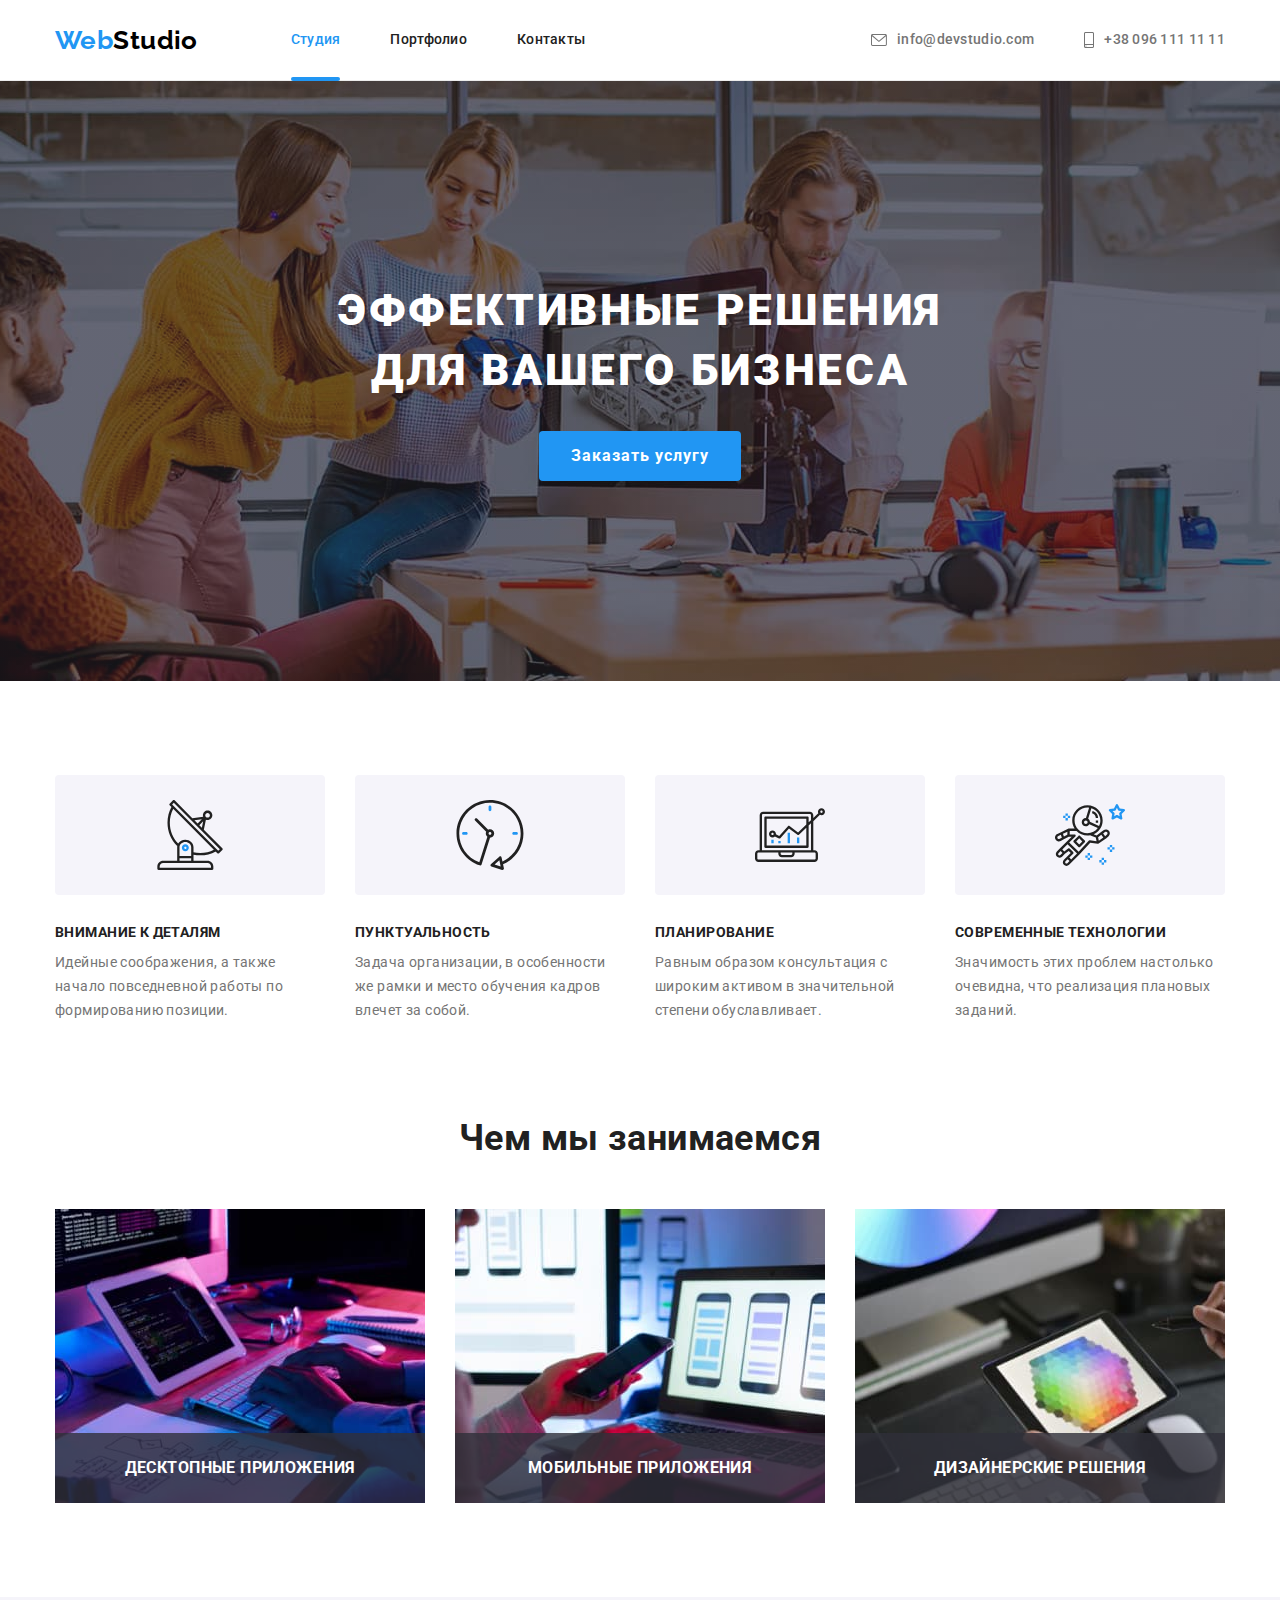
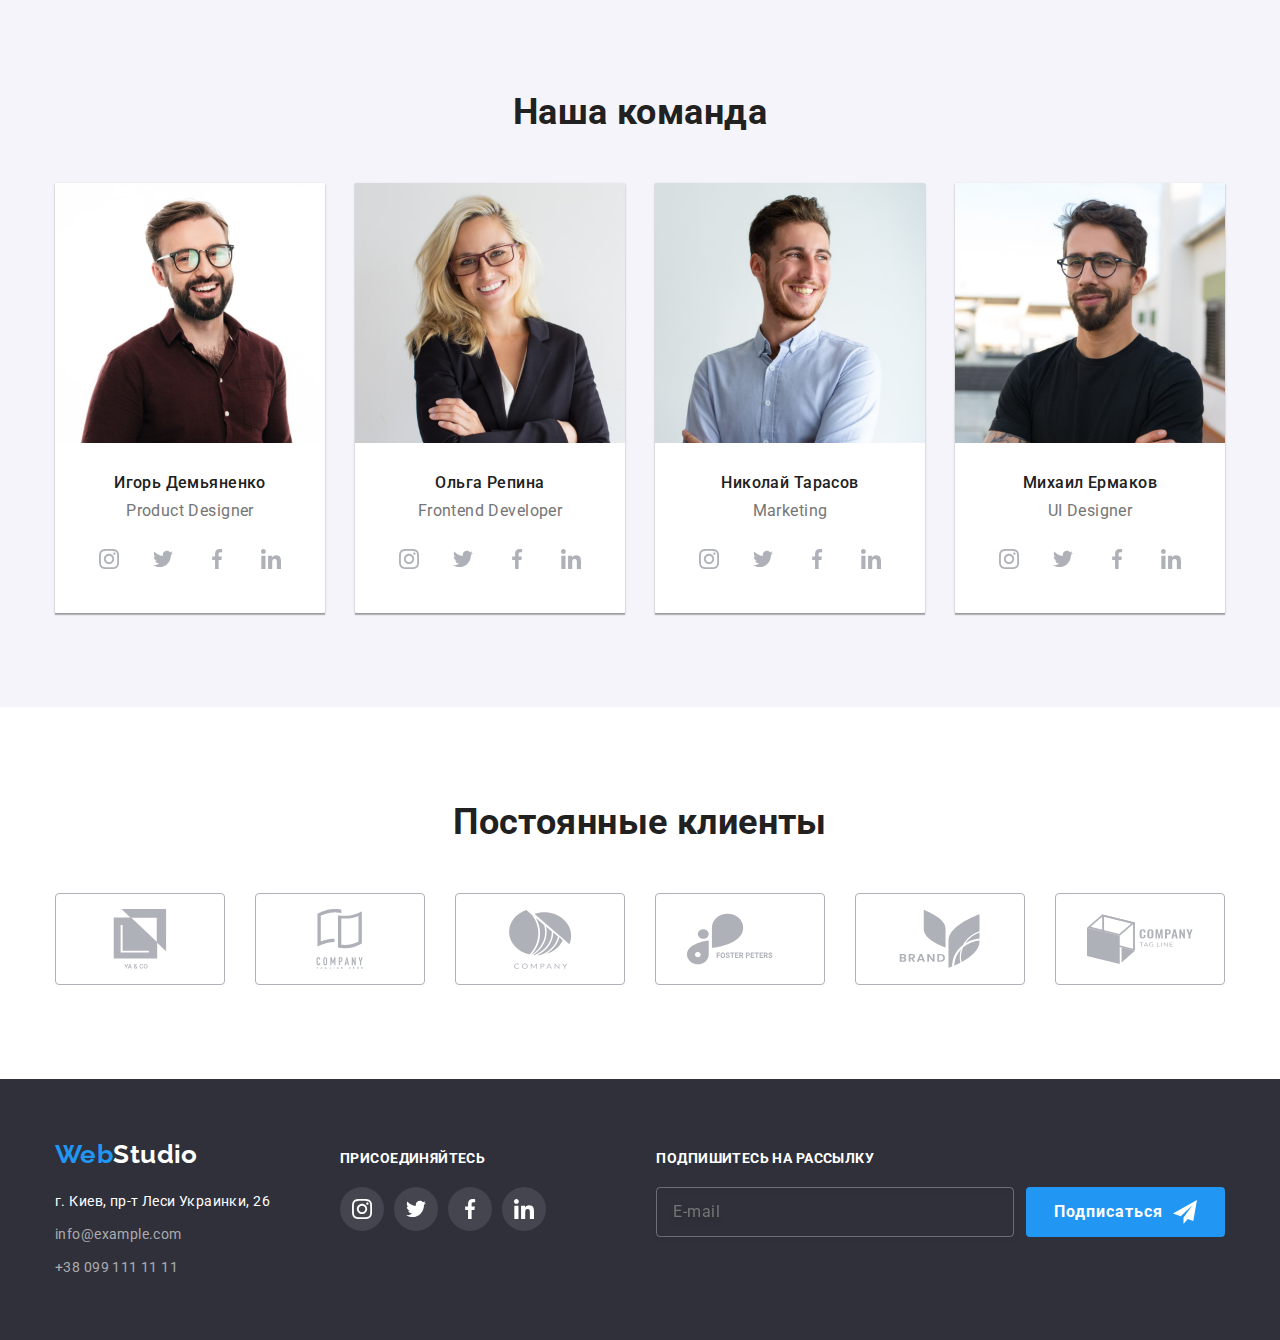
==== commit 2417026c: "Виконана адаптивна верстка моб. меню та хедера" ====
--- a/index.html
+++ b/index.html
@@ -17,13 +17,13 @@
 	</head>
 	<body>
 		<!-- Шапка сайта -->
-		<!-- <header>
-			<div class="main-nav container">
+		<header>
+			<div class="header-container container">
 				<a href="./index.html" class="logo link">
 					<span class="logo-accent">Web</span>
 					Studio
 				</a>
-				<nav>
+				<nav class="main-nav">
 					<ul class="site-nav list">
 						<li class="nav-item"><a href="./index.html" class="nav-link link current">Студия</a></li>
 						<li class="nav-item"><a href="./portfolio.html" class="nav-link link">Портфолио</a></li>
@@ -48,8 +48,39 @@
 						</a>
 					</li>
 				</ul>
+
+				<button type="button" class="mob-menu__open-button" data-menu-open>
+					<svg class="mob-menu-open-icon" width="40" height="40">
+						<use href="./images/icons.svg#icon-menu_open"></use>
+					</svg>
+				</button>
+
+				<div class="mob-menu is-hidden" data-menu>
+					<button type="button" class="mob-menu__close-button" data-menu-close>
+						<svg class="mob-menu__close-icon" width="40" height="40">
+							<use href="./images/icons.svg#icon-menu_close"></use>
+						</svg>
+					</button>
+
+					<ul class="mob-menu__nav-list list">
+						<li class="mob-menu__nav-item"><a href="./index.html" class="mob-menu__nav-link link">Студия</a></li>
+						<li class="mob-menu__nav-item"><a href="./portfolio.html" class="mob-menu__nav-link link">Портфолио</a></li>
+						<li class="mob-menu__nav-item"><a href="" class="mob-menu__nav-link link">Контакты</a></li>
+					</ul>
+					<div class="mob-menu__bottom">
+						<a href="tel:+380961111111" class="mob-menu__contact link">+38 096 111 11 11</a>
+						<a href="mailto:info@devstudio.com" class="mob-menu__email link">info@devstudio.com</a>
+
+						<ul class="mob-menu__soc-list list">
+							<li class="mob-menu__soc-item"><a href="" class="mob-menu__soc-link link">Instagram</a></li>
+							<li class="mob-menu__soc-item"><a href="" class="mob-menu__soc-link link">Twitter</a></li>
+							<li class="mob-menu__soc-item"><a href="" class="mob-menu__soc-link link">Facebook</a></li>
+							<li class="mob-menu__soc-item"><a href="" class="mob-menu__soc-link link">LinkedIn</a></li>
+						</ul>
+					</div>
+				</div>
 			</div>
-		</header> -->
+		</header>
 
 		<!-- Основная часть -->
 		<main>
@@ -357,7 +388,7 @@
 		</footer>
 
 		<!-- Модальное окно -->
-		<!-- <div class="backdrop is-hidden" data-modal>
+		<div class="backdrop is-hidden" data-modal>
 			<div class="modal">
 				<button type="button" class="modal-button" data-modal-close>
 					<svg class="modal-icon">
@@ -419,8 +450,9 @@
 					<button type="submit" class="form-button">Отправить</button>
 				</form>
 			</div>
-		</div> -->
+		</div>
 
 		<script src="./js/modal.js"></script>
+		<script src="./js/menu.js"></script>
 	</body>
 </html>
--- a/css/main.min.css
+++ b/css/main.min.css
@@ -1 +1 @@
-.list{list-style:none;padding:0;margin:0}.link{color:inherit;text-decoration:none}h1,h2,h3,h4,h5,h6{color:#212121;margin-top:0;margin-bottom:0}p{margin-top:0;margin-bottom:0}img{display:block}body{color:#757575;background-color:#fff;font-family:"Roboto",sans-serif;font-size:14px;line-height:1.71;letter-spacing:.03em}.container{width:100%;margin:0 auto;padding-left:15px;padding-right:15px}@media screen and (min-width: 480px){.container{width:480px}}@media screen and (min-width: 768px){.container{width:768px}}@media screen and (min-width: 1200px){.container{width:1200px}}.section{padding-top:60px;padding-bottom:60px}@media screen and (min-width: 1200px){.section{padding-top:94px;padding-bottom:94px}}.section__title{margin-bottom:30px;font-size:28px;line-height:1.17;text-align:center}@media screen and (min-width: 1200px){.section__title{margin-bottom:50px;font-size:36px}}@media screen and (min-width: 768px){.section__list{display:flex;flex-wrap:wrap;margin:-15px}}.visually-hidden{position:absolute;white-space:nowrap;width:1px;height:1px;overflow:hidden;border:0;padding:0;clip:rect(0 0 0 0);clip-path:inset(50%);margin:-1px}header{border-bottom:1px solid #ececec}.main-nav{display:flex;align-items:center}.site-nav{display:flex}.site-nav .nav-item+.nav-item{margin-left:50px}.nav-link{position:relative;display:block;padding:32px 0;color:#212121;transition:color 250ms cubic-bezier(0.4, 0, 0.2, 1)}.nav-link:hover,.nav-link:focus,.nav-link.current{color:#2196f3}.nav-link.current::after{content:"";position:absolute;left:0;bottom:-1px;display:block;width:100%;height:4px;border-radius:2px;background-color:#2196f3}.header-contacts-list{display:flex;margin-left:auto}.header-contacts-list .contacts-item+.contacts-item{margin-left:50px}header .contacts{display:flex;align-items:center;padding:32px 0;transition:color 250ms cubic-bezier(0.4, 0, 0.2, 1)}header .contacts:hover,header .contacts:focus{color:#2196f3}.nav-link,header .contacts{font-weight:500;line-height:1.14;letter-spacing:.02em}.contacts-icon{margin-right:10px;fill:currentColor}.logo{display:inline-flex;color:#000;font-family:"Raleway",sans-serif;font-weight:700;font-size:24px;line-height:1.17}@media screen and (min-width: 1200px){.logo{font-size:26px;line-height:1.19}}@media screen and (min-width: 768px){header .logo{margin-right:88px}}@media screen and (min-width: 1200px){header .logo{margin-right:93px;font-size:26px;line-height:1.19}}.logo-accent{color:#2196f3}footer .logo{margin-bottom:20px;color:#fff}.hero{height:400px;max-width:480px;padding-top:118px;padding-bottom:118x;margin-left:auto;margin-right:auto;background-color:#2f303a;background-image:linear-gradient(to top, rgba(47, 48, 58, 0.4), rgba(47, 48, 58, 0.4)),url(../images/img_hero.jpg);background-repeat:no-repeat;background-position:center;background-size:cover;text-align:center}@media screen and (min-width: 768px){.hero{height:400px;max-width:768px}}@media screen and (min-width: 1200px){.hero{height:600px;max-width:1600px;padding-top:200px;padding-bottom:200px}}.hero__title{max-width:360px;margin:0 auto 30px auto;color:#fff;font-weight:900;font-size:26px;line-height:1.62;letter-spacing:.06em;text-transform:uppercase}@media screen and (min-width: 1200px){.hero__title{max-width:696px;font-size:44px;line-height:1.36}}.hero__button{display:inline-block;border-radius:4px;padding:10px 32px;border:none;color:#fff;background-color:#2196f3;cursor:pointer;font-family:inherit;font-weight:700;font-size:16px;line-height:1.88;letter-spacing:.06em}@media screen and (min-width: 1200px){.advantages.section{padding-bottom:0}}@media screen and (max-width: 767px){.advantage-item:not(last-child){margin-bottom:30px}}@media screen and (min-width: 768px){.advantage-item{margin:15px;flex-basis:calc(50% - 30px)}}@media screen and (min-width: 1200px){.advantage-item{flex-basis:calc(25% - 30px)}}.advantage-item__bg{display:flex;align-items:center;justify-content:center;height:120px;border-radius:4px;margin-bottom:30px;background-color:#f5f4fa}.advantage-item__title{margin-bottom:10px;font-size:14px;line-height:1.14;text-transform:uppercase}@media screen and (max-width: 767px){.advantage-item__title{text-align:center}}@media screen and (max-width: 1199px){.services{display:none}}.services-list{display:flex;justify-content:space-between}.services-list__item{position:relative}.services-list__title{position:absolute;display:flex;justify-content:center;align-items:center;width:100%;height:70px;bottom:0;background-color:rgba(47,48,58,.8);color:#fff;line-height:1.14;text-align:center;text-transform:uppercase}.section--with-bg{background-color:#f5f4fa}.team-member{box-shadow:0px 1px 3px rgba(0,0,0,.12),0px 1px 1px rgba(0,0,0,.14),0px 2px 1px rgba(0,0,0,.2)}@media screen and (max-width: 767px){.team-member:not(last-child){margin-bottom:30px}}@media screen and (min-width: 768px){.team-member{margin:15px;flex-basis:calc(50% - 30px)}}@media screen and (min-width: 1200px){.team-member{flex-basis:calc(25% - 30px)}}.team-member__info{width:100%;padding-top:30px;padding-bottom:24px;background-color:#fff;border-radius:0px 0px 4px 4px;text-align:center}@media screen and (min-width: 1200px){.team-member__info{padding-bottom:32px}}.team-member__title{font-weight:500;font-size:16px;line-height:1.19;text-align:center;margin-bottom:10px}.team-member__position{font-size:16px;line-height:1.18;text-align:center;margin-bottom:16px}.soc-list{display:flex;justify-content:center}.soc-list__item{display:flex;align-items:center;justify-content:center;width:44px;height:44px;border-radius:50%;color:#afb1b8;transition:color 250ms cubic-bezier(0.4, 0, 0.2, 1),background-color 250ms cubic-bezier(0.4, 0, 0.2, 1)}.soc-list__item:not(:last-child){margin-right:10px}.soc-list__item:hover,.soc-list__item:focus{background-color:#2196f3;color:#fff}.soc-list__icon{fill:currentColor}.soc-list__item--with-bg{color:#fff;background:rgba(255,255,255,.1)}.clients-list{display:flex;flex-wrap:wrap;margin:-15px}.client-card{height:92px;flex-basis:calc(50% - 30px);margin:15px}@media screen and (min-width: 768px){.client-card{flex-basis:calc(33.3333333333% - 30px)}}@media screen and (min-width: 1200px){.client-card{flex-basis:calc(16.6666666667% - 30px)}}.client-card__link{display:flex;width:100%;height:100%;align-items:center;justify-content:center;border:1px solid #afb1b8;border-radius:4px;color:#afb1b8;transition:color 250ms cubic-bezier(0.4, 0, 0.2, 1),border 250ms cubic-bezier(0.4, 0, 0.2, 1)}.client-card__link:hover,.client-card__link:focus{border:1px solid #2196f3;color:#2196f3}.client-card__icon{fill:currentColor}.filters-list{display:flex;justify-content:center;margin-bottom:50px}.filters-item:not(:last-child){margin-right:8px}.filter-button{padding:6px 22px;border-radius:4px;border:none;color:#212121;background-color:#f5f4fa;cursor:pointer;font-family:inherit;font-weight:500;font-size:16px;line-height:1.62;text-align:center;transition:color 250ms cubic-bezier(0.4, 0, 0.2, 1),background-color 250ms cubic-bezier(0.4, 0, 0.2, 1),box-shadow 250ms cubic-bezier(0.4, 0, 0.2, 1)}.filter-button:hover,.filter-button:focus,.filter-button.active{color:#fff;background-color:#2196f3;box-shadow:0px 4px 4px rgba(0,0,0,.25)}.work-list{display:flex;flex-wrap:wrap}.work-item{width:370px;margin-right:30px;margin-bottom:30px;transition:box-shadow 250ms cubic-bezier(0.4, 0, 0.2, 1)}.work-item:nth-child(3n){margin-right:0}.work-item:nth-last-child(-n+3){margin-bottom:0}.work-item:hover,.work-item:focus{box-shadow:0px 1px 1px rgba(0,0,0,.12),0px 4px 4px rgba(0,0,0,.06),1px 4px 6px rgba(0,0,0,.16)}.work-card{position:relative;overflow:hidden}.work-overlay{position:absolute;top:0;left:0;width:100%;height:100%;padding:63px 24px;background-color:rgba(33,150,243,.9);color:#fff;font-weight:400;font-size:18px;line-height:1.56;opacity:0;transform:translateY(100%);transition:transform 250ms cubic-bezier(0.4, 0, 0.2, 1),opacity 250ms cubic-bezier(0.4, 0, 0.2, 1)}.work-item:hover .work-overlay,.work-item:focus .work-overlay{opacity:1;transform:translateY(0)}.work-description{padding:20px 24px;border:1px solid #eee}.work-title{margin-bottom:4px;font-size:18px;line-height:2;letter-spacing:.06em}.work-category{font-size:16px;line-height:1.88}footer{padding:60px 0;background-color:#2f303a}@media screen and (min-width: 768px){.footer{display:flex}}@media screen and (min-width: 769px)and (max-width: 1199px){.footer{flex-wrap:wrap;justify-content:space-between}}@media screen and (max-width: 1199px){.footer-address{margin-bottom:60px;text-align:center}}@media screen and (min-width: 768px)and (max-width: 1199px){.footer-address{margin-left:auto;margin-right:auto}}@media screen and (min-width: 1200px){.footer-address{margin-right:70px}}address{margin-bottom:9px;color:#fff;font-style:normal}footer .contacts{color:rgba(255,255,255,.6);transition:color 250ms cubic-bezier(0.4, 0, 0.2, 1)}footer .contacts:hover,footer .contacts:focus{color:#2196f3}footer .contacts-item:first-child{margin-bottom:9px}@media screen and (max-width: 1199px){.footer-soc-container{margin-bottom:60px;text-align:center}}@media screen and (min-width: 768px)and (max-width: 1199px){.footer-soc-container{margin-left:auto;margin-right:auto;margin-top:5px}}.footer__title{margin-top:12px;margin-bottom:20px;font-size:14px;line-height:1.14;text-transform:uppercase;color:#fff}@media screen and (max-width: 1199px){.footer-submit{text-align:center;margin:0 auto}}@media screen and (min-width: 1200px){.footer-submit{margin-left:auto}}@media screen and (max-width: 1199px){.footer-form{text-align:center}}@media screen and (min-width: 1200px){.footer-form{display:flex}}.footer-input{width:358px;height:50px;padding:15px 16px;border-radius:4px;background-color:rgba(0,0,0,0);color:rgba(255,255,255,.6);border:1px solid rgba(255,255,255,.3);filter:drop-shadow(0px 4px 4px rgba(0, 0, 0, 0.15))}.footer-input:hover,.footer-input:focus{outline:none}.footer-input::placeholder{font-size:16px;line-height:1.25;letter-spacing:.03em}@media screen and (max-width: 1199px){.footer-input{margin-bottom:20px}}.footer-button-box{position:relative;display:block;height:50px;max-width:200px;margin:0 auto;background:#2196f3;border-radius:4px}@media screen and (min-width: 1200px){.footer-button-box{margin-left:12px}}.footer-button{width:100%;height:100%;padding:10px 62px 10px 28px;border-radius:4px;background-color:rgba(0,0,0,0);border:none;color:#fff;font-weight:700;font-size:16px;line-height:1.88;letter-spacing:.06em;transition:box-shadow 250ms cubic-bezier(0.4, 0, 0.2, 1)}.footer-button:hover,.footer-button:focus{cursor:pointer;box-shadow:0px 4px 4px rgba(0,0,0,.15)}.footer-button-icon{position:absolute;right:28px;top:50%;transform:translateY(-50%)}.backdrop{position:fixed;top:0;left:0;width:100%;height:100%;opacity:1;background-color:rgba(0,0,0,.2);transition:opacity 250ms cubic-bezier(0.4, 0, 0.2, 1)}.backdrop.is-hidden{visibility:hidden;opacity:0;pointer-events:none}.modal{position:absolute;top:50%;left:50%;transform:translate(-50%, -50%) scale(1);width:528px;min-height:581px;border-radius:4px;padding:40px;background-color:#fff;box-shadow:0px 1px 3px rgba(0,0,0,.12),0px 1px 1px rgba(0,0,0,.14),0px 2px 1px rgba(0,0,0,.2);transition:transform 250ms cubic-bezier(0.4, 0, 0.2, 1)}.backdrop.is-hidden .modal{transform:translate(-50%, -50%) scale(0.9)}.modal-button{display:flex;justify-content:center;align-items:center;position:absolute;top:8px;right:8px;width:30px;height:30px;border-radius:50%;background-color:#fff;border:1px solid rgba(0,0,0,.1);color:#000;transition:color 250ms cubic-bezier(0.4, 0, 0.2, 1)}.modal-button:hover,.modal-button:focus{cursor:pointer;color:#2196f3}.modal-icon{width:18px;height:18px;fill:currentColor}.modal-title{margin-bottom:12px;text-align:center;color:#212121;font-weight:700;font-size:20px;line-height:1.15}.form-field{position:relative;margin-bottom:10px}.form-label{color:#757575;font-size:12px;line-height:1.17;letter-spacing:.01em;margin-bottom:4px}.form-input{width:100%;margin:0;padding:11px 12px 11px 42px;border-radius:4px;border:1px solid rgba(33,33,33,.2);transition:border 250ms cubic-bezier(0.4, 0, 0.2, 1)}.form-input:hover,.form-input:focus{border:1px solid #2196f3;cursor:pointer;outline:none}.form-icon{position:absolute;bottom:11px;left:12px;fill:#212121;transition:fill 250ms cubic-bezier(0.4, 0, 0.2, 1)}.form-input:hover+.form-icon,.form-input:focus+.form-icon{fill:#2196f3}.form-field-comment{margin-bottom:20px}.form-textarea{width:100%;height:120px;margin:0;padding:12px 16px;border-radius:4px;border:1px solid rgba(33,33,33,.2);resize:none;transition:border 250ms cubic-bezier(0.4, 0, 0.2, 1)}.form-textarea:hover,.form-textarea:focus{border:1px solid #2196f3;cursor:pointer;outline:none}.form-textarea::placeholder{color:rgba(117,117,117,.5);font-size:12px;line-height:1.17;letter-spacing:.01em}.form-policy{margin-bottom:30px}.policy-label{position:relative;display:flex;justify-content:center;align-items:center}.checkbox-icon{position:absolute;top:50%;left:12px;transform:translateY(-50%);border:2px solid #212121;border-radius:2px}.policy-checkbox:checked~.checkbox-icon{background-origin:border-box;background-color:#2196f3;border-color:#2196f3}.policy-text{padding-left:20px}.policy-link{color:#2196f3}.form-button{margin:0 auto;padding:10px 55px;border-radius:4px;display:block;background:#2196f3;color:#fff;border:none;font-weight:700;font-size:16px;line-height:1.88;letter-spacing:.06em;box-shadow:0px 4px 4px rgba(0,0,0,.15)}.form-button:hover,.form-button:focus{cursor:pointer}/*# sourceMappingURL=main.min.css.map */+.list{list-style:none;padding:0;margin:0}.link{color:inherit;text-decoration:none}h1,h2,h3,h4,h5,h6{color:#212121;margin-top:0;margin-bottom:0}p{margin-top:0;margin-bottom:0}img{display:block}.is-hidden{visibility:hidden;opacity:0;pointer-events:none}body{color:#757575;background-color:#fff;font-family:"Roboto",sans-serif;font-size:14px;line-height:1.71;letter-spacing:.03em}.container{width:100%;margin:0 auto;padding-left:15px;padding-right:15px}@media screen and (min-width: 480px){.container{width:480px}}@media screen and (min-width: 768px){.container{width:768px}}@media screen and (min-width: 1200px){.container{width:1200px}}.section{padding-top:60px;padding-bottom:60px}@media screen and (min-width: 1200px){.section{padding-top:94px;padding-bottom:94px}}.section__title{margin-bottom:30px;font-size:28px;line-height:1.17;text-align:center}@media screen and (min-width: 1200px){.section__title{margin-bottom:50px;font-size:36px}}@media screen and (min-width: 768px){.section__list{display:flex;flex-wrap:wrap;margin:-15px}}.visually-hidden{position:absolute;white-space:nowrap;width:1px;height:1px;overflow:hidden;border:0;padding:0;clip:rect(0 0 0 0);clip-path:inset(50%);margin:-1px}header{border-bottom:1px solid #ececec}.header-container{display:flex;align-items:center}@media screen and (max-width: 767px){.main-nav{display:none}}.site-nav{display:flex}.site-nav .nav-item+.nav-item{margin-left:50px}.nav-link{position:relative;display:block;padding:32px 0;color:#212121;transition:color 250ms cubic-bezier(0.4, 0, 0.2, 1)}.nav-link:hover,.nav-link:focus,.nav-link.current{color:#2196f3}.nav-link.current::after{content:"";position:absolute;left:0;bottom:-1px;display:block;width:100%;height:4px;border-radius:2px;background-color:#2196f3}.header-contacts-list{margin-left:auto}@media screen and (max-width: 767px){.header-contacts-list{display:none}}@media screen and (min-width: 1200px){.header-contacts-list{display:flex}}@media screen and (max-width: 1199px){.header-contacts-list .contacts-item+.contacts-item{margin-top:10px}}@media screen and (min-width: 1200px){.header-contacts-list .contacts-item+.contacts-item{margin-left:50px}}header .contacts{transition:color 250ms cubic-bezier(0.4, 0, 0.2, 1)}@media screen and (min-width: 1200px){header .contacts{display:flex;align-items:center;padding:32px 0}}header .contacts:hover,header .contacts:focus{color:#2196f3}.nav-link,header .contacts{font-weight:500;line-height:1.14;letter-spacing:.02em}.contacts-icon{margin-right:10px;fill:currentColor}.mob-menu__open-button{margin-left:auto;padding:10px 0;background-color:rgba(0,0,0,0);border:none;color:#000}.mob-menu__open-button:hover,.mob-menu__open-button:focus{color:#2196f3}@media screen and (min-width: 768px){.mob-menu__open-button{display:none}}.mob-menu-open-icon{color:currentColor}.mob-menu{position:fixed;display:flex;flex-direction:column;justify-content:space-between;top:0;left:0;width:100vw;height:100vh;padding:48px 20px;z-index:1;overflow-y:auto;background-color:#fff}@media screen and (min-width: 480px){.mob-menu{padding:48px 40px}}@media screen and (min-width: 768px){.mob-menu{display:none}}.mob-menu__close-button{position:absolute;top:10px;right:15px;padding:0;background-color:rgba(0,0,0,0);border:none;color:#000}.mob-menu__close-button:hover,.mob-menu__close-button:focus{color:#2196f3}.mob-menu__close-icon{color:currentColor}.mob-menu__nav-item{color:#212121;font-weight:500;font-size:36px;line-height:1.18;letter-spacing:.02em}@media screen and (min-width: 480px){.mob-menu__nav-item{font-size:40px}}.mob-menu__nav-item:not(:last-child){margin-bottom:32px}.mob-menu__nav-item:hover,.mob-menu__nav-item:focus{color:#2196f3}.mob-menu__bottom{display:flex;flex-direction:column;justify-content:flex-end}.mob-menu__contact{margin-bottom:32px;color:#2196f3;font-weight:500;font-size:28px;line-height:1.18;letter-spacing:.02em}@media screen and (min-width: 480px){.mob-menu__contact{font-size:34px}}.mob-menu__email{margin-bottom:64px;font-weight:500;font-size:22px;line-height:1.17;letter-spacing:.02em}@media screen and (min-width: 480px){.mob-menu__email{font-size:24px}}.mob-menu__soc-list{display:flex;margin:0px -10px}.mob-menu__soc-item{padding:0px 10px;color:#2196f3}.mob-menu__soc-item:not(:last-child){border-right:1px solid rgba(33,33,33,.2)}.mob-menu__soc-link{display:inline-block;font-weight:500;font-size:14px;line-height:1.22;letter-spacing:.02em}@media screen and (min-width: 480px){.mob-menu__soc-link{font-size:18px}}.logo{display:inline-flex;color:#000;font-family:"Raleway",sans-serif;font-weight:700;font-size:24px;line-height:1.17}@media screen and (min-width: 1200px){.logo{font-size:26px;line-height:1.19}}@media screen and (min-width: 768px){header .logo{margin-right:88px}}@media screen and (min-width: 1200px){header .logo{margin-right:93px;font-size:26px;line-height:1.19}}.logo-accent{color:#2196f3}footer .logo{margin-bottom:20px;color:#fff}.hero{height:400px;max-width:480px;padding-top:118px;padding-bottom:118x;margin-left:auto;margin-right:auto;background-color:#2f303a;background-image:linear-gradient(to top, rgba(47, 48, 58, 0.4), rgba(47, 48, 58, 0.4)),url(../images/img_hero.jpg);background-repeat:no-repeat;background-position:center;background-size:cover;text-align:center}@media screen and (min-width: 768px){.hero{height:400px;max-width:768px}}@media screen and (min-width: 1200px){.hero{height:600px;max-width:1600px;padding-top:200px;padding-bottom:200px}}.hero__title{max-width:360px;margin:0 auto 30px auto;color:#fff;font-weight:900;font-size:26px;line-height:1.62;letter-spacing:.06em;text-transform:uppercase}@media screen and (min-width: 1200px){.hero__title{max-width:696px;font-size:44px;line-height:1.36}}.hero__button{display:inline-block;border-radius:4px;padding:10px 32px;border:none;color:#fff;background-color:#2196f3;cursor:pointer;font-family:inherit;font-weight:700;font-size:16px;line-height:1.88;letter-spacing:.06em}@media screen and (min-width: 1200px){.advantages.section{padding-bottom:0}}@media screen and (max-width: 767px){.advantage-item:not(last-child){margin-bottom:30px}}@media screen and (min-width: 768px){.advantage-item{margin:15px;flex-basis:calc(50% - 30px)}}@media screen and (min-width: 1200px){.advantage-item{flex-basis:calc(25% - 30px)}}.advantage-item__bg{display:flex;align-items:center;justify-content:center;height:120px;border-radius:4px;margin-bottom:30px;background-color:#f5f4fa}.advantage-item__title{margin-bottom:10px;font-size:14px;line-height:1.14;text-transform:uppercase}@media screen and (max-width: 767px){.advantage-item__title{text-align:center}}@media screen and (max-width: 1199px){.services{display:none}}.services-list{display:flex;justify-content:space-between}.services-list__item{position:relative}.services-list__title{position:absolute;display:flex;justify-content:center;align-items:center;width:100%;height:70px;bottom:0;background-color:rgba(47,48,58,.8);color:#fff;line-height:1.14;text-align:center;text-transform:uppercase}.section--with-bg{background-color:#f5f4fa}.team-member{box-shadow:0px 1px 3px rgba(0,0,0,.12),0px 1px 1px rgba(0,0,0,.14),0px 2px 1px rgba(0,0,0,.2)}@media screen and (max-width: 767px){.team-member:not(last-child){margin-bottom:30px}}@media screen and (min-width: 768px){.team-member{margin:15px;flex-basis:calc(50% - 30px)}}@media screen and (min-width: 1200px){.team-member{flex-basis:calc(25% - 30px)}}.team-member__info{width:100%;padding-top:30px;padding-bottom:24px;background-color:#fff;border-radius:0px 0px 4px 4px;text-align:center}@media screen and (min-width: 1200px){.team-member__info{padding-bottom:32px}}.team-member__title{font-weight:500;font-size:16px;line-height:1.19;text-align:center;margin-bottom:10px}.team-member__position{font-size:16px;line-height:1.18;text-align:center;margin-bottom:16px}.soc-list{display:flex;justify-content:center}.soc-list__item{display:flex;align-items:center;justify-content:center;width:44px;height:44px;border-radius:50%;color:#afb1b8;transition:color 250ms cubic-bezier(0.4, 0, 0.2, 1),background-color 250ms cubic-bezier(0.4, 0, 0.2, 1)}.soc-list__item:not(:last-child){margin-right:10px}.soc-list__item:hover,.soc-list__item:focus{background-color:#2196f3;color:#fff}.soc-list__icon{fill:currentColor}.soc-list__item--with-bg{color:#fff;background:rgba(255,255,255,.1)}.clients-list{display:flex;flex-wrap:wrap;margin:-15px}.client-card{height:92px;flex-basis:calc(50% - 30px);margin:15px}@media screen and (min-width: 768px){.client-card{flex-basis:calc(33.3333333333% - 30px)}}@media screen and (min-width: 1200px){.client-card{flex-basis:calc(16.6666666667% - 30px)}}.client-card__link{display:flex;width:100%;height:100%;align-items:center;justify-content:center;border:1px solid #afb1b8;border-radius:4px;color:#afb1b8;transition:color 250ms cubic-bezier(0.4, 0, 0.2, 1),border 250ms cubic-bezier(0.4, 0, 0.2, 1)}.client-card__link:hover,.client-card__link:focus{border:1px solid #2196f3;color:#2196f3}.client-card__icon{fill:currentColor}.filters-list{display:flex;flex-wrap:wrap;justify-content:flex-start;margin-bottom:50px}@media screen and (max-width: 767px){.filters-list{margin-top:-15px}}@media screen and (min-width: 768px){.filters-list{justify-content:center}}@media screen and (max-width: 767px){.filters-item{margin-top:15px}}.filters-item:not(:last-child){margin-right:8px}.filters-item .filter-button{padding:6px 22px;border-radius:4px;border:none;color:#212121;background-color:#f5f4fa;cursor:pointer;font-family:inherit;font-weight:500;font-size:16px;line-height:1.62;text-align:center;transition:color 250ms cubic-bezier(0.4, 0, 0.2, 1),background-color 250ms cubic-bezier(0.4, 0, 0.2, 1),box-shadow 250ms cubic-bezier(0.4, 0, 0.2, 1)}.filters-item .filter-button:hover,.filters-item .filter-button:focus,.filters-item .filter-button.active{color:#fff;background-color:#2196f3;box-shadow:0px 4px 4px rgba(0,0,0,.25)}@media screen and (min-width: 768px){.work-list{display:flex;flex-wrap:wrap;margin:-15px}}.work-item{transition:box-shadow 250ms cubic-bezier(0.4, 0, 0.2, 1)}@media screen and (max-width: 767px){.work-item{width:100%}.work-item:not(last-child){margin-bottom:30px}}@media screen and (min-width: 768px){.work-item{margin:15px;flex-basis:calc(50% - 30px)}}@media screen and (min-width: 1200px){.work-item{flex-basis:calc(33.3333333333% - 30px)}}.work-item:hover,.work-item:focus{box-shadow:0px 1px 1px rgba(0,0,0,.12),0px 4px 4px rgba(0,0,0,.06),1px 4px 6px rgba(0,0,0,.16)}.work-card{position:relative;overflow:hidden}.work-overlay{position:absolute;top:0;left:0;width:100%;height:100%;padding:63px 24px;background-color:rgba(33,150,243,.9);color:#fff;font-weight:400;font-size:18px;line-height:1.56;opacity:0;transform:translateY(100%);transition:transform 250ms cubic-bezier(0.4, 0, 0.2, 1),opacity 250ms cubic-bezier(0.4, 0, 0.2, 1)}.work-item:hover .work-overlay,.work-item:focus .work-overlay{opacity:1;transform:translateY(0)}.work-img{max-width:100%}.work-description{padding:20px 24px;border:1px solid #eee;flex-grow:1}.work-title{margin-bottom:4px;font-size:18px;line-height:2;letter-spacing:.06em}.work-category{font-size:16px;line-height:1.88}.work-link{display:flex;flex-direction:column;height:100%}footer{padding:60px 0;background-color:#2f303a}@media screen and (min-width: 768px){.footer{display:flex}}@media screen and (min-width: 769px)and (max-width: 1199px){.footer{flex-wrap:wrap;justify-content:space-between}}@media screen and (max-width: 1199px){.footer-address{margin-bottom:60px;text-align:center}}@media screen and (min-width: 768px)and (max-width: 1199px){.footer-address{margin-left:auto;margin-right:auto}}@media screen and (min-width: 1200px){.footer-address{margin-right:70px}}address{margin-bottom:9px;color:#fff;font-style:normal}footer .contacts{color:rgba(255,255,255,.6);transition:color 250ms cubic-bezier(0.4, 0, 0.2, 1)}footer .contacts:hover,footer .contacts:focus{color:#2196f3}footer .contacts-item:first-child{margin-bottom:9px}@media screen and (max-width: 1199px){.footer-soc-container{margin-bottom:60px;text-align:center}}@media screen and (min-width: 768px)and (max-width: 1199px){.footer-soc-container{margin-left:auto;margin-right:auto;margin-top:5px}}.footer__title{margin-top:12px;margin-bottom:20px;font-size:14px;line-height:1.14;text-transform:uppercase;color:#fff}@media screen and (max-width: 1199px){.footer-submit{text-align:center;margin:0 auto}}@media screen and (min-width: 1200px){.footer-submit{margin-left:auto}}@media screen and (max-width: 1199px){.footer-form{text-align:center}}@media screen and (min-width: 1200px){.footer-form{display:flex}}.footer-input{width:100%;height:50px;padding:15px 16px;border-radius:4px;background-color:rgba(0,0,0,0);color:rgba(255,255,255,.6);border:1px solid rgba(255,255,255,.3);filter:drop-shadow(0px 4px 4px rgba(0, 0, 0, 0.15))}@media screen and (max-width: 1199px){.footer-input{margin-bottom:20px}}@media screen and (min-width: 768px){.footer-input{width:450px}}@media screen and (min-width: 1200px){.footer-input{width:358px}}.footer-input:hover,.footer-input:focus{outline:none}.footer-input::placeholder{font-size:16px;line-height:1.25;letter-spacing:.03em}.footer-button-box{position:relative;display:block;height:50px;max-width:200px;margin:0 auto;background:#2196f3;border-radius:4px}@media screen and (min-width: 1200px){.footer-button-box{margin-left:12px}}.footer-button{width:100%;height:100%;padding:10px 62px 10px 28px;border-radius:4px;background-color:rgba(0,0,0,0);border:none;color:#fff;font-weight:700;font-size:16px;line-height:1.88;letter-spacing:.06em;transition:box-shadow 250ms cubic-bezier(0.4, 0, 0.2, 1)}.footer-button:hover,.footer-button:focus{cursor:pointer;box-shadow:0px 4px 4px rgba(0,0,0,.15)}.footer-button-icon{position:absolute;right:28px;top:50%;transform:translateY(-50%)}.backdrop{position:fixed;top:0;left:0;width:100%;height:100%;opacity:1;background-color:rgba(0,0,0,.2);transition:opacity 250ms cubic-bezier(0.4, 0, 0.2, 1)}.modal{position:absolute;top:50%;left:50%;transform:translate(-50%, -50%) scale(1);width:calc(100% - 30px);border-radius:4px;padding:40px;background-color:#fff;box-shadow:0px 1px 3px rgba(0,0,0,.12),0px 1px 1px rgba(0,0,0,.14),0px 2px 1px rgba(0,0,0,.2);transition:transform 250ms cubic-bezier(0.4, 0, 0.2, 1)}@media screen and (max-width: 767px){.modal{max-height:calc(100% - 30px);overflow-y:scroll}}@media screen and (min-width: 480px){.modal{width:450px}}@media screen and (min-width: 1200px){.modal{width:528px;min-height:581px}}.backdrop.is-hidden .modal{transform:translate(-50%, -50%) scale(0.9)}.modal-button{display:flex;justify-content:center;align-items:center;position:absolute;top:8px;right:8px;width:30px;height:30px;border-radius:50%;background-color:#fff;border:1px solid rgba(0,0,0,.1);color:#000;transition:color 250ms cubic-bezier(0.4, 0, 0.2, 1)}.modal-button:hover,.modal-button:focus{cursor:pointer;color:#2196f3}.modal-icon{width:18px;height:18px;fill:currentColor}.modal-title{margin-bottom:12px;text-align:center;color:#212121;font-weight:700;font-size:20px;line-height:1.5}@media screen and (min-width: 1200px){.modal-title{line-height:1.15}}.form-field{position:relative;margin-bottom:10px}.form-label{color:#757575;font-size:12px;line-height:1.17;letter-spacing:.01em;margin-bottom:4px}.form-input{width:100%;margin:0;padding:11px 12px 11px 42px;border-radius:4px;border:1px solid rgba(33,33,33,.2);transition:border 250ms cubic-bezier(0.4, 0, 0.2, 1)}.form-input:hover,.form-input:focus{border:1px solid #2196f3;cursor:pointer;outline:none}.form-icon{position:absolute;bottom:11px;left:12px;fill:#212121;transition:fill 250ms cubic-bezier(0.4, 0, 0.2, 1)}.form-input:hover+.form-icon,.form-input:focus+.form-icon{fill:#2196f3}.form-field-comment{margin-bottom:20px}.form-textarea{width:100%;height:120px;margin:0;padding:12px 16px;border-radius:4px;border:1px solid rgba(33,33,33,.2);resize:none;transition:border 250ms cubic-bezier(0.4, 0, 0.2, 1)}.form-textarea:hover,.form-textarea:focus{border:1px solid #2196f3;cursor:pointer;outline:none}.form-textarea::placeholder{color:rgba(117,117,117,.5);font-size:12px;line-height:1.17;letter-spacing:.01em}.form-policy{margin-bottom:30px}.policy-label{position:relative;display:flex;justify-content:center;align-items:center}.checkbox-icon{position:absolute;top:50%;left:0;transform:translateY(-50%);border:2px solid #212121;border-radius:2px}@media screen and (min-width: 1200px){.checkbox-icon{left:12px}}.policy-checkbox:checked~.checkbox-icon{background-origin:border-box;background-color:#2196f3;border-color:#2196f3}.policy-text{padding-left:20px}@media screen and (max-width: 1199px){.policy-text{font-size:12px;line-height:1.17}}.policy-link{color:#2196f3}.form-button{margin:0 auto;padding:10px 55px;border-radius:4px;display:block;background:#2196f3;color:#fff;border:none;font-weight:700;font-size:16px;line-height:1.88;letter-spacing:.06em;box-shadow:0px 4px 4px rgba(0,0,0,.15)}.form-button:hover,.form-button:focus{cursor:pointer}/*# sourceMappingURL=main.min.css.map */